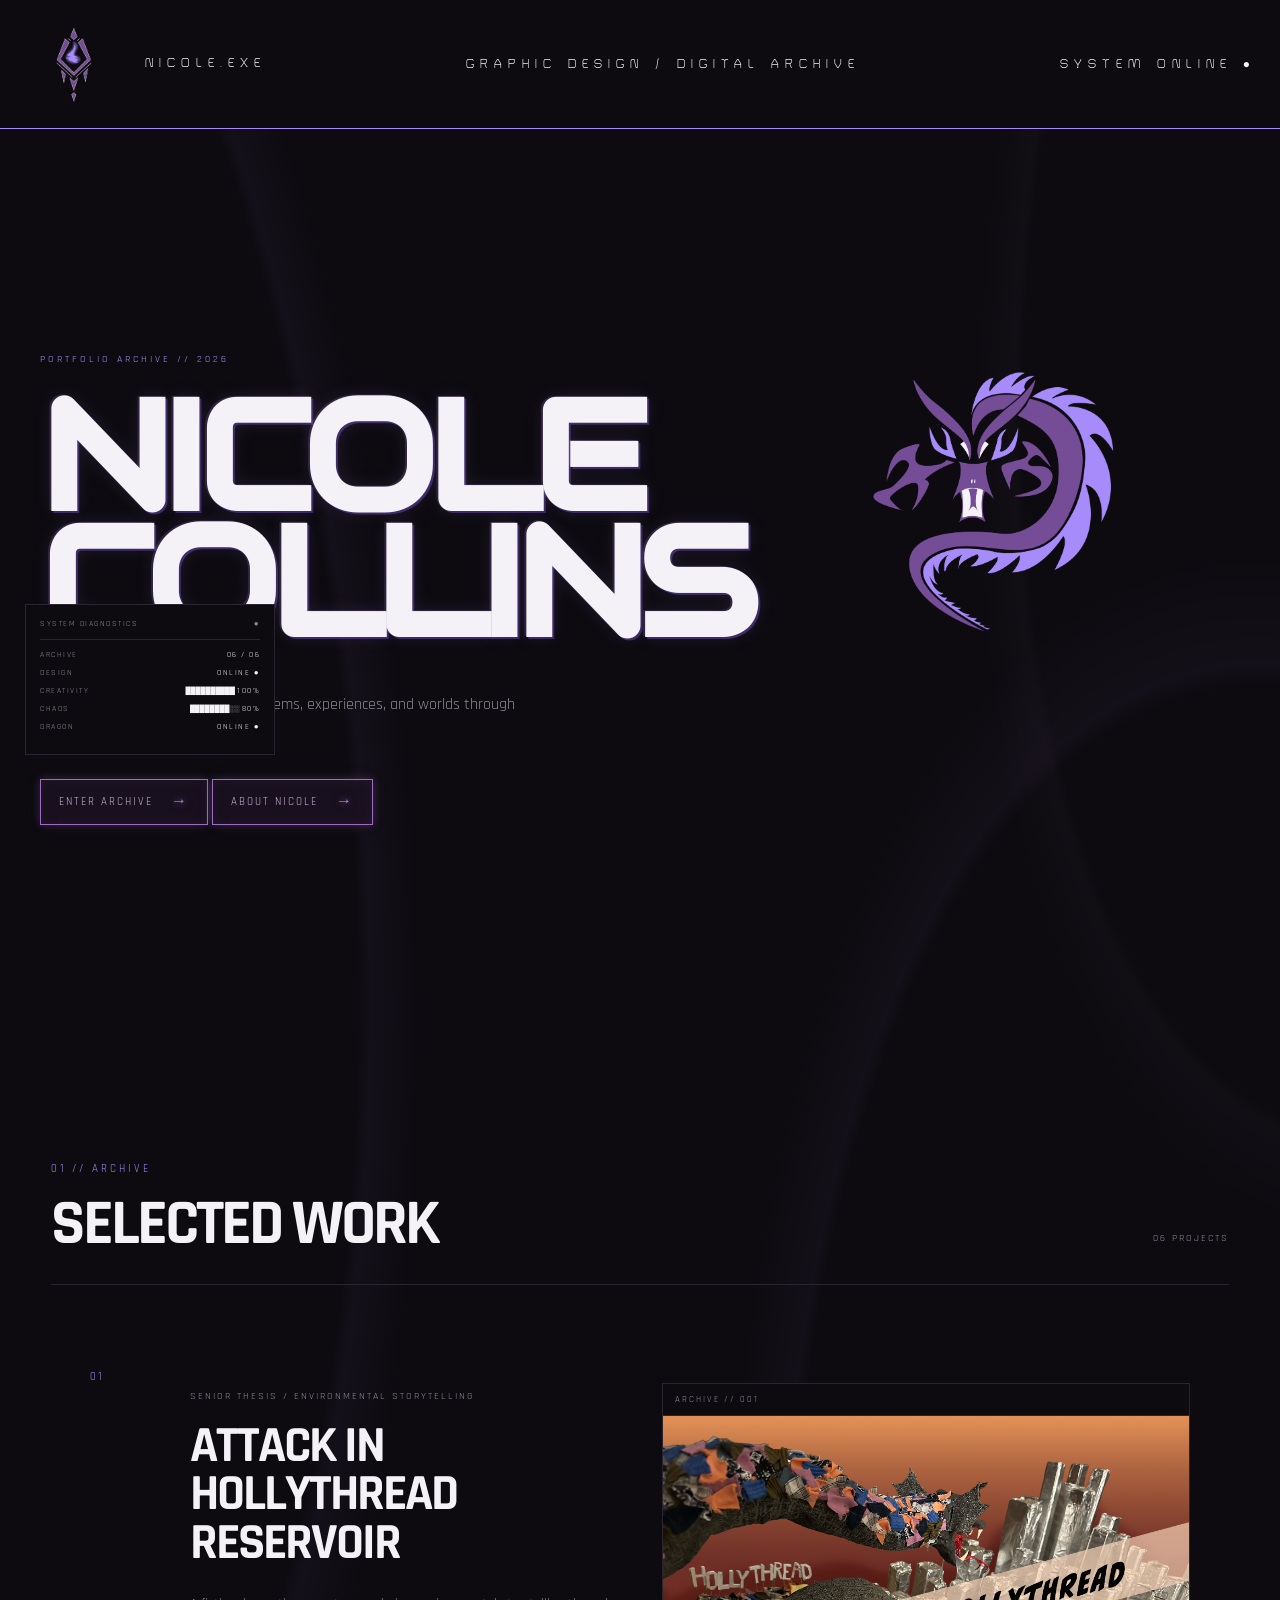
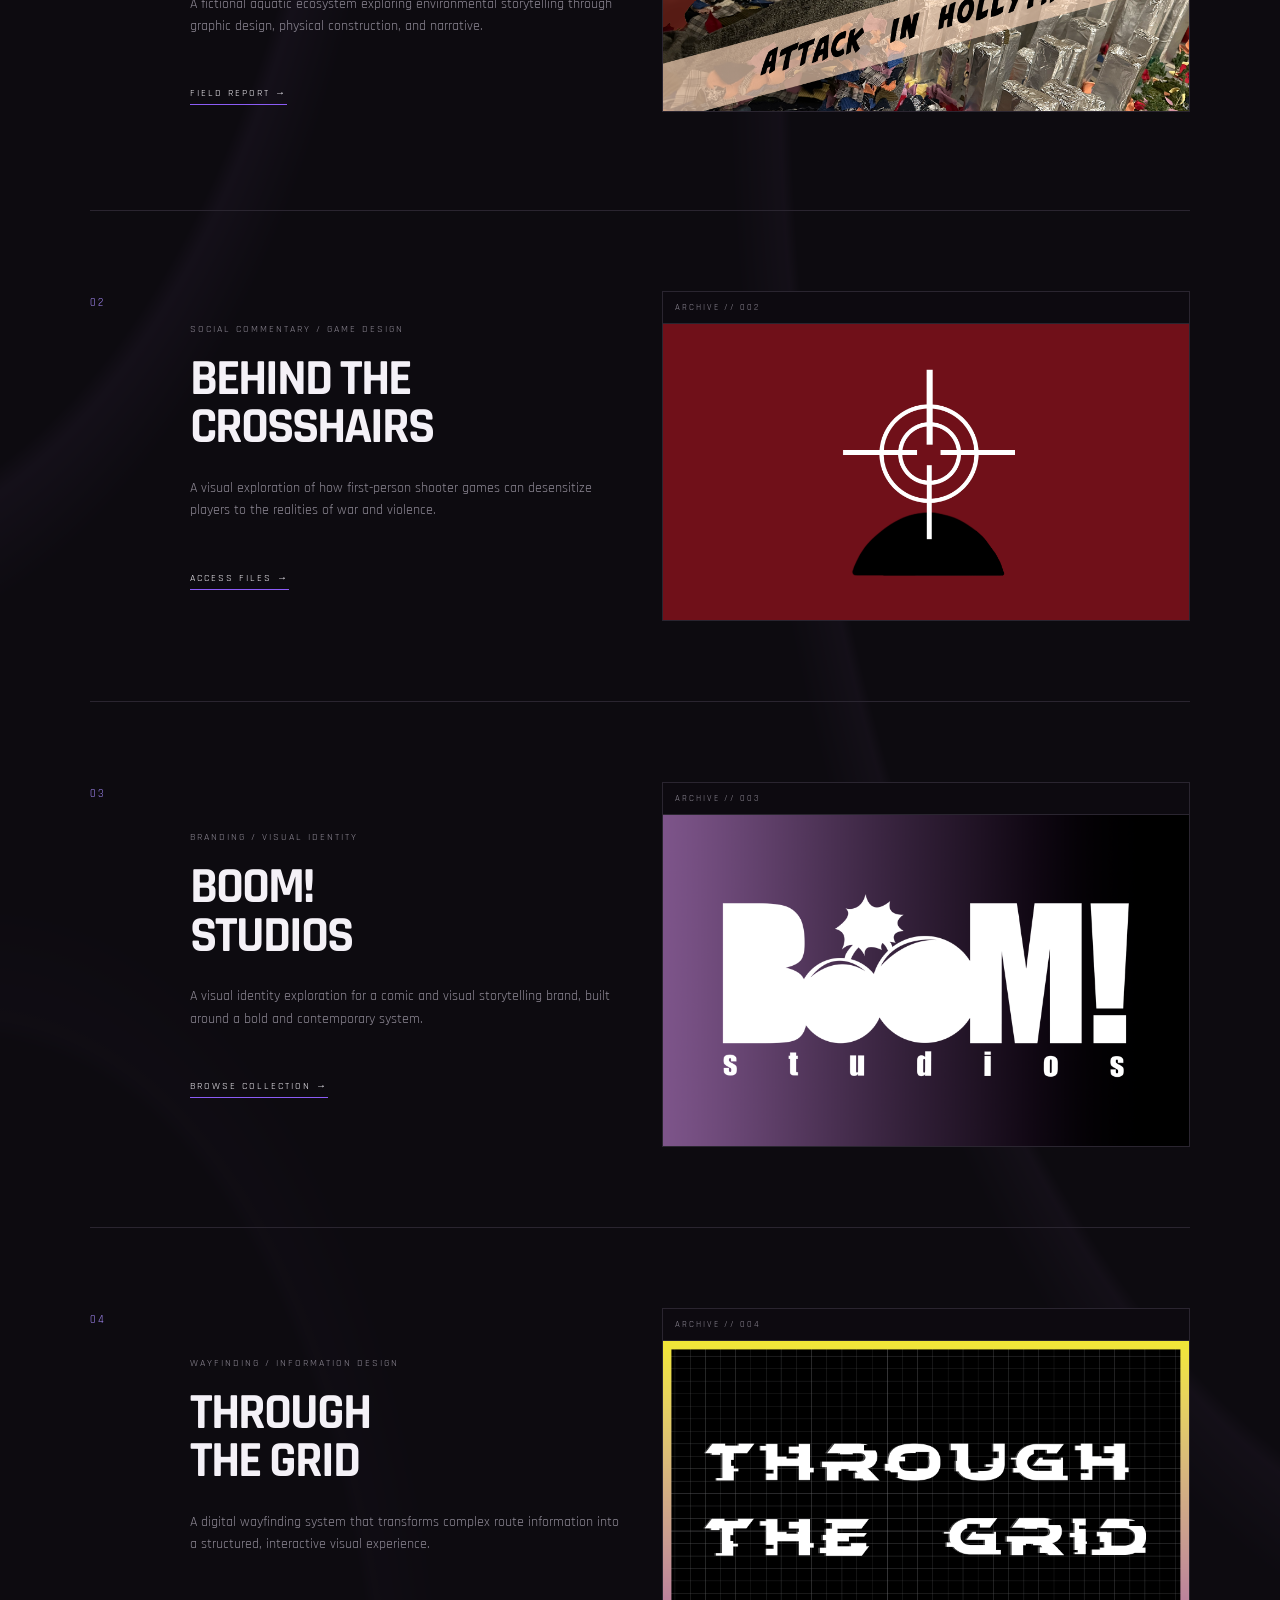
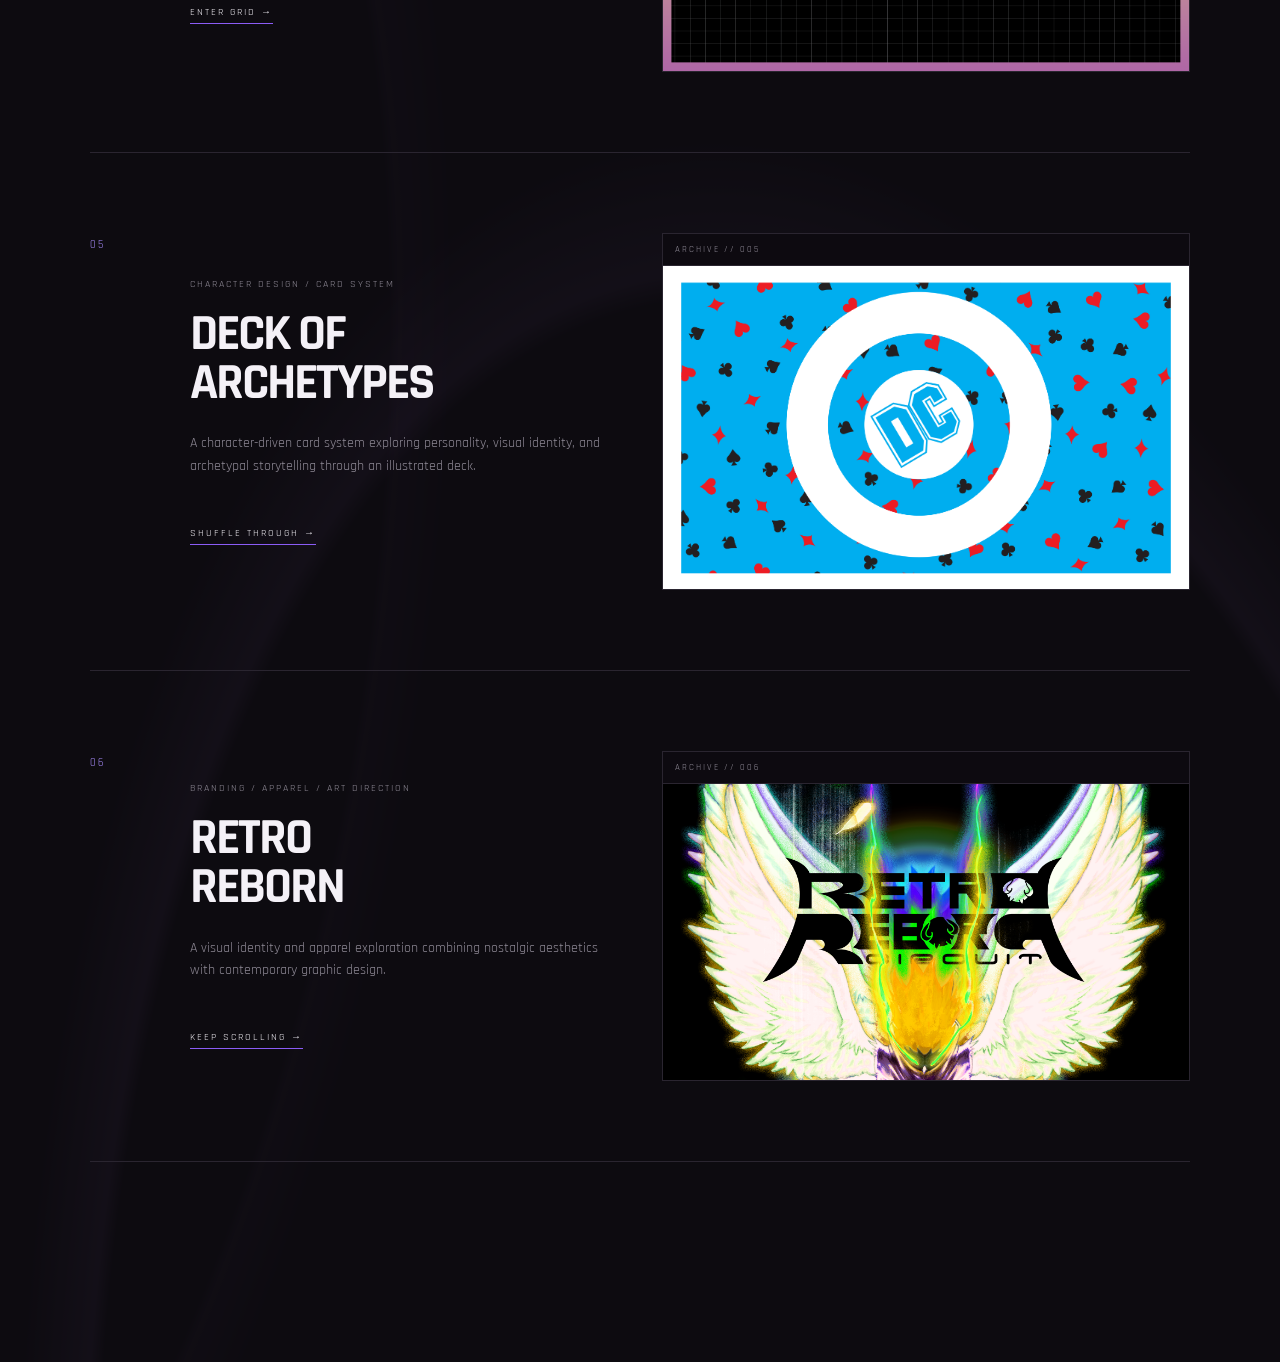
==== index.html @ a73663fa "Fix link path for behind-the-crosshairs project Updated the link to 'behind-the-crosshairs.html' to " ====
<!DOCTYPE html>
<html lang="en">

<head>

    <meta charset="UTF-8">

    <meta name="viewport"
          content="width=device-width, initial-scale=1.0">

    <title>Nicole Collins — Graphic Designer</title>

    <!-- GOOGLE FONTS -->

    <link rel="preconnect" href="https://fonts.googleapis.com">
    <link rel="preconnect" href="https://fonts.gstatic.com" crossorigin>

    <link
        href="https://fonts.googleapis.com/css2?family=Audiowide&display=swap"
        rel="stylesheet"
    >

    <link
        href="https://fonts.googleapis.com/css2?family=Rajdhani:wght@300;400;500;600;700&display=swap"
        rel="stylesheet"
    >

    <link
        href="https://fonts.googleapis.com/css2?family=Turret+Road:wght@400;500;700&display=swap"
        rel="stylesheet"
    >

    <!-- MAIN STYLESHEET -->

    <link
        rel="stylesheet"
        href="CSS/Style.css"
    >

</head>

<body>

    <!-- SYSTEM BAR -->

    <header class="system-bar">

        <div class="system-left">

            <img
                src="site-logo.png"
                alt=""
                class="home-system-logo"
            >

            NICOLE.EXE

        </div>

        <div class="system-center">
            GRAPHIC DESIGN / DIGITAL ARCHIVE
        </div>

        <div class="system-right">
            SYSTEM ONLINE ●
        </div>

    </header>


    <!-- HERO -->

    <main class="home-page">

        <section class="home-hero">

            <div class="hero-status">
                PORTFOLIO ARCHIVE // 2026
            </div>


            <div class="name-lockup">

                <h1>
                    NICOLE<br>
                    COLLINS
                </h1>

                <img
                    src="drag-site.png"
                    alt=""
                    class="name-dragon"
                >

            </div>


            <p class="hero-description">
                Graphic designer creating visual systems,
                experiences, and worlds through bold
                storytelling.
            </p>


            <div class="hero-links">

                <button class="archive-entry" id="archive-toggle">

                    ENTER ARCHIVE

                    <span>
                        →
                    </span>

                </button>


                <a href="projects/about.html" class="archive-entry">
                    ABOUT NICOLE
                    <span>→</span>
                </a>

            </div>

        </section>


        <!-- ARCHIVE FILE MENU -->

        <div class="archive-menu" id="archive-menu">

            <div class="archive-menu-header">

                <span>
                    NICOLE.EXE / ARCHIVE
                </span>

                <span>
                    06 FILES FOUND
                </span>

            </div>


            <div class="archive-file-list">

                <a href="Projects/hollythread.html">

                    <span>[01]</span>

                    ATTACK_IN_HOLLYTHREAD.RES

                    <strong>→</strong>

                </a>


                <a href="Projects/behind-the-crosshairs.html">

                    <span>[02]</span>

                    BEHIND_THE_CROSSHAIRS.EXE

                    <strong>→</strong>

                </a>


                <a href="projects/boom-studios.html">

                    <span>[03]</span>

                    BOOM_STUDIOS.SYS

                    <strong>→</strong>

                </a>


                <a href="projects/t-t-g.html">

                    <span>[04]</span>

                    THROUGH_THE_GRID.MAP

                    <strong>→</strong>

                </a>


                <a href="projects/deck.html">

                    <span>[05]</span>

                    DECK_OF_ARCHETYPES.CARD

                    <strong>→</strong>

                </a>


                <a href="projects/retro-reborn.html">

                    <span>[06]</span>

                    RETRO_REBORN.SIGNAL

                    <strong>→</strong>

                </a>

            </div>

        </div>


        <!-- ARCHIVE -->

        <section id="archive" class="archive">

            <div class="archive-header">

                <div>

                    <p class="section-number">
                        01 // ARCHIVE
                    </p>

                    <h2>
                        SELECTED WORK
                    </h2>

                </div>

                <p class="archive-count">
                    06 PROJECTS
                </p>

            </div>


            <!-- HOLLYTHREAD -->

            <article class="project-card">

                <div class="project-number">
                    01
                </div>


                <div class="project-info">

                    <p class="project-type">
                        SENIOR THESIS / ENVIRONMENTAL STORYTELLING
                    </p>

                    <h3>
                        ATTACK IN<br>
                        HOLLYTHREAD<br>
                        RESERVOIR
                    </h3>

                    <p class="project-description">
                        A fictional aquatic ecosystem exploring
                        environmental storytelling through graphic
                        design, physical construction, and narrative.
                    </p>

                    <a
                        href="projects/hollythread.html"
                        class="project-link"
                    >
                        FIELD REPORT →
                    </a>

                </div>


                <div class="project-preview">

                    <div class="preview-label">
                        ARCHIVE // 001
                    </div>

                    <img
                        src="AIT.png"
                        alt="Attack in Hollythread Reservoir"
                    >

                </div>

            </article>


            <!-- PROJECT 02 -->

            <article class="project-card">

                <div class="project-number">
                    02
                </div>


                <div class="project-info">

                    <p class="project-type">
                        SOCIAL COMMENTARY / GAME DESIGN
                    </p>

                    <h3>
                        BEHIND THE<br>
                        CROSSHAIRS
                    </h3>

                    <p class="project-description">
                        A visual exploration of how first-person
                        shooter games can desensitize players to
                        the realities of war and violence.
                    </p>

                  <a
                        href="./Projects/behind-the-crosshairs.html"
                        class="project-link"
                    >
                         ACCESS FILES →
                    </a>

                </div>


                <div class="project-preview">

                    <div class="preview-label">
                        ARCHIVE // 002
                    </div>

                    <img
                        src="BTC.png"
                        alt="Behind the Crosshairs"
                    >

                </div>

            </article>


            <!-- PROJECT 03 -->

            <article class="project-card">

                <div class="project-number">
                    03
                </div>


                <div class="project-info">

                    <p class="project-type">
                        BRANDING / VISUAL IDENTITY
                    </p>

                    <h3>
                        BOOM!<br>
                        STUDIOS
                    </h3>

                    <p class="project-description">
                        A visual identity exploration for a
                        comic and visual storytelling brand,
                        built around a bold and contemporary system.
                    </p>

                    <a
                        href="projects/boom-studios.html"
                        class="project-link"
                    >
                        BROWSE COLLECTION →
                    </a>

                </div>


                <div class="project-preview">

                    <div class="preview-label">
                        ARCHIVE // 003
                    </div>

                    <img
                        src="BS.png"
                        alt="BOOM! Studios rebrand"
                    >

                </div>

            </article>


            <!-- PROJECT 04 -->

            <article class="project-card">

                <div class="project-number">
                    04
                </div>


                <div class="project-info">

                    <p class="project-type">
                        WAYFINDING / INFORMATION DESIGN
                    </p>

                    <h3>
                        THROUGH<br>
                        THE GRID
                    </h3>

                    <p class="project-description">
                        A digital wayfinding system that transforms
                        complex route information into a structured,
                        interactive visual experience.
                    </p>

                    <a
                        href="projects/t-t-g.html"
                        class="project-link"
                    >
                        ENTER GRID →
                    </a>

                </div>


                <div class="project-preview">

                    <div class="preview-label">
                        ARCHIVE // 004
                    </div>

                    <img
                        src="TTG.png"
                        alt="Through the Grid wayfinding project"
                    >

                </div>

            </article>


            <!-- PROJECT 05 -->

            <article class="project-card">

                <div class="project-number">
                    05
                </div>


                <div class="project-info">

                    <p class="project-type">
                        CHARACTER DESIGN / CARD SYSTEM
                    </p>

                    <h3>
                        DECK OF<br>
                        ARCHETYPES
                    </h3>

                    <p class="project-description">
                        A character-driven card system exploring
                        personality, visual identity, and archetypal
                        storytelling through an illustrated deck.
                    </p>

                    <a
                        href="projects/deck.html"
                        class="project-link"
                    >
                        SHUFFLE THROUGH →
                    </a>

                </div>


                <div class="project-preview">

                    <div class="preview-label">
                        ARCHIVE // 005
                    </div>

                    <img
                        src="DC.png"
                        alt="Deck of Archetypes"
                    >

                </div>

            </article>


            <!-- PROJECT 06 -->

            <article class="project-card">

                <div class="project-number">
                    06
                </div>


                <div class="project-info">

                    <p class="project-type">
                        BRANDING / APPAREL / ART DIRECTION
                    </p>

                    <h3>
                        RETRO<br>
                        REBORN
                    </h3>

                    <p class="project-description">
                        A visual identity and apparel exploration
                        combining nostalgic aesthetics with
                        contemporary graphic design.
                    </p>

                    <a
                        href="projects/retro-reborn.html"
                        class="project-link"
                    >
                        KEEP SCROLLING →
                    </a>

                </div>


                <div class="project-preview">

                    <div class="preview-label">
                        ARCHIVE // 006
                    </div>

                    <img
                        src="rr.png"
                        alt="Retro Reborn"
                    >

                </div>

            </article>

        </section>

    </main>


    <!-- SYSTEM DIAGNOSTICS -->

    <div class="system-diagnostics">

        <div class="diagnostics-header">
            SYSTEM DIAGNOSTICS
            <span>●</span>
        </div>


        <div class="diagnostic-row">

            <span>ARCHIVE</span>

            <span>
                06 / 06
            </span>

        </div>


        <div class="diagnostic-row">

            <span>DESIGN</span>

            <span>
                ONLINE ●
            </span>

        </div>


        <div class="diagnostic-row">

            <span>CREATIVITY</span>

            <span>
                <span class="diagnostic-bar">
                    ██████████
                </span>
                100%
            </span>

        </div>


        <div class="diagnostic-row">

            <span>CHAOS</span>

            <span>
                <span class="diagnostic-bar">
                    ████████░░
                </span>
                80%
            </span>

        </div>


        <div class="diagnostic-row">

            <span>DRAGON</span>

            <span>
                ONLINE ●
            </span>

        </div>

    </div>


    <script src="js/interface.js"></script>

</body>

</html>
---- CSS/Style.css ----
body {
    margin: 0;
    background-color: #08070A;
    color: #F4F1F7;
    font-family: "Rajdhani", sans-serif;
}

        .hero h1 {

    margin: 0;

    font-family: "Audiowide", sans-serif;

    color: #F4F1F7;

    font-size: clamp(60px, 12vw, 160px);

    line-height: 0.85;

    letter-spacing: -3px;

}
  
.hero {
    min-height: 75vh;

    display: flex;
    flex-direction: column;
    justify-content: center;
    align-items: center;

    text-align: center;

    padding: 40px 20px;
}

.hero-label {
    margin-bottom: 20px;

    color: #A78BFA;

    font-size: 12px;
    letter-spacing: 3px;
}

.hero h1 {
    margin: 0;

    color: #F4F1F7;

    font-size: clamp(60px, 12vw, 160px);
    line-height: 0.85;
    letter-spacing: -5px;
}

.hero-description {
    max-width: 500px;

    margin: 25px 0 15px;

    color: #8E8995;

    font-size: 16px;
    line-height: 1.6;
}

/* =========================================
   ARCHIVE BUTTON // HOVER
   ========================================= */

.archive-button {

    display: inline-block;

    padding: 14px 28px;

    background: transparent;

    border: 1px solid #8B5CF6;

    color: #F4F1F7;

    font-size: 12px;

    letter-spacing: 2px;

    text-decoration: none;

    cursor: pointer;

    box-shadow:
        0 0 10px rgba(167, 139, 250, 0.35),
        0 0 25px rgba(167, 139, 250, 0.15);

    transition:
        color 0.3s ease,
        box-shadow 0.3s ease,
        border-color 0.3s ease;

}


/* =========================================
   ARCHIVE BUTTON // HOVER
   ========================================= */

.archive-button:hover,
.archive-button:focus,
.archive-button:active {

    color: #A78BFA !important;

    background: transparent !important;

    border-color: #A78BFA !important;

    box-shadow:
        0 0 10px rgba(167, 139, 250, 0.45),
        0 0 25px rgba(167, 139, 250, 0.20) !important;

    text-decoration: none;

}

        /* PROJECT CARD */

        .project-card {
            max-width: 1100px;

            margin: 0 auto;
        }


        .project-image {
            width: 100%;
            aspect-ratio: 16 / 9;

            display: flex;
            justify-content: center;
            align-items: center;

            background-color: #121016;

            border: 1px solid #2A2530;

            color: #8E8995;

            font-size: 12px;
            letter-spacing: 2px;
        }
        .project-image img {
    width: 100%;
    height: 100%;

    object-fit: cover;

    display: block;
}
.project-image {
    overflow: hidden;
    transition: border-color 0.3s ease, box-shadow 0.3s ease;
}

.project-image:hover {
    border-color: #8B5CF6;

    box-shadow: 0 0 30px rgba(139, 92, 246, 0.15);
}

.project-image img {
    transition: transform 0.5s ease;
}

.project-image:hover img {
    transform: scale(1.03);
}

        .project-info {
            padding: 25px 0;
        }


        .project-number {
            margin: 0 0 10px;

            color: #A78BFA;

            font-size: 11px;
            letter-spacing: 2px;
        }


        .project-info h3 {
            margin: 0;

            color: #F4F1F7;

            font-size: clamp(24px, 4vw, 50px);
        }


        .project-category {
            margin-top: 12px;

            color: #8E8995;

            font-size: 11px;
            letter-spacing: 2px;
        }
  .project-link {
    display: inline-block;

    margin-top: 25px;

    color: #F4F1F7;

    text-decoration: none;

    font-size: 11px;
    letter-spacing: 2px;

    border-bottom: 1px solid #8B5CF6;

    padding-bottom: 5px;

    transition: color 0.3s ease, border-color 0.3s ease;
}

.project-link:hover {
    color: #A78BFA;

    border-color: #A78BFA;
}
/* ================================
   PROJECT PAGE
================================ */

.project-page {
    padding: 100px 8%;
}


/* PROJECT HEADER */

.project-header {
    max-width: 1000px;

    margin: 0 auto 100px;
}


.project-label {
    margin-bottom: 25px;

    color: #A78BFA;

    font-size: 12px;
    letter-spacing: 3px;
}


/* PROJECT PAGE // DISPLAY TITLE */

.project-header h1 {
    margin: 0;

    font-family: "Audiowide", sans-serif !important;

    color: #F4F1F7;

    font-size: clamp(50px, 9vw, 125px);

    line-height: 0.85;

    letter-spacing: -5px;
}


.project-intro {
    max-width: 600px;

    margin-top: 40px;

    color: #8E8995;

    font-size: 18px;

    line-height: 1.6;
}


/* PROJECT HERO IMAGE */

.project-hero-image {
    width: 100%;

    max-width: 1400px;

    margin: 0 auto;

    overflow: hidden;

    border: 1px solid #2A2530;
}


.project-hero-image img {
    width: 100%;

    height: auto;

    display: block;
}


/* PROJECT OVERVIEW */

.project-overview {
    display: grid;

    grid-template-columns: 1fr 2fr;

    gap: 60px;

    max-width: 1000px;

    margin: 120px auto;
}


.overview-label {
    color: #A78BFA;

    font-size: 12px;

    letter-spacing: 3px;
}


.overview-text {
    color: #F4F1F7;

    font-size: 18px;

    line-height: 1.7;
}
.back-link {
    color: #F4F1F7;

    text-decoration: none;

    font-family: 'Turret Road', sans-serif;

    font-size: 12px;

    letter-spacing: 6px;

    transition: color 0.3s ease;
}

.back-link:hover {
    color: #A78BFA;
}
/* ================================
   PROJECT DATA
================================ */

.project-data {
    max-width: 1000px;

    margin: 120px auto 0;

    border-top: 1px solid #2A2530;
    border-bottom: 1px solid #2A2530;
}


.data-header {
    padding: 18px 0;

    color: #A78BFA;

    font-size: 11px;

    letter-spacing: 3px;

    border-bottom: 1px solid #2A2530;
}


.data-grid {
    display: grid;

    grid-template-columns: repeat(5, 1fr);
}


.data-item {
    padding: 25px 15px;

    border-right: 1px solid #2A2530;
}


.data-item:last-child {
    border-right: none;
}


.data-label {
    display: block;

    margin-bottom: 10px;

    color: #8E8995;

    font-size: 10px;

    letter-spacing: 2px;
}


.data-value {
    display: block;

    color: #F4F1F7;

    font-size: 12px;

    line-height: 1.4;
}
/* ================================
   NEWSPAPER SECTION
================================ */

.newspaper-section {
    width: 115%;

    max-width: 1600px;

    margin: 160px 0 160px -9%;

    padding: 0;
}

.section-heading {
    max-width: 700px;

    margin-bottom: 80px;
}


.section-number {
    margin-bottom: 20px;

    color: #A78BFA;

    font-size: 11px;

    letter-spacing: 3px;
}


.section-heading h2 {
    margin: 0;

    color: #F4F1F7;

    font-size: clamp(40px, 6vw, 80px);

    line-height: 0.95;

    letter-spacing: -3px;
}


.section-description {
    max-width: 500px;

    margin-top: 30px;

    color: #8E8995;

    font-size: 16px;

    line-height: 1.6;
}


/* NEWSPAPER IMAGES */

.newspaper-piece {
    width: 100%;

    margin-bottom: 100px;
}


.archive-label {
    display: flex;

    justify-content: space-between;

    margin-bottom: 15px;

    color: #8E8995;

    font-size: 10px;

    letter-spacing: 2px;
}


.newspaper-piece {
    overflow: hidden;

    margin-bottom: 100px;
}


.newspaper-piece img {
    width: 100%;

    height: auto;

    display: block;

    background: #FFFFFF;

    box-shadow: 0 20px 60px rgba(0, 0, 0, 0.35);

    transform: scale(1.0);

    transform-origin: center;
}
/* ================================
   THE WORK
================================ */

.work-section {
    max-width: 1400px;

    margin: 180px auto;

    padding: 0 20px;
}


.work-feature {
    width: 100%;

    margin-top: 80px;

    overflow: visible;

    border: 1px solid #2A2530;

    position: relative;
}

.work-feature .image-label {
    position: absolute;

    top: -25px;

    left: 0;

    width: auto;

    margin: 0;

    color: #8E8995;

    font-size: 10px;

    letter-spacing: 2px;
}


.work-feature img {
    width: 100%;

    height: auto;

    display: block;

    transition: transform 0.6s ease;
}

.btc-page .work-feature {
    width: fit-content;
}
.btc-page .work-feature {
    width: 94%;
    margin-left: 0;
}

.btc-page .work-feature img {
    display: block;
    width: 100%;
    height: auto;
}

/* ================================
   VISUAL DETAILS
================================ */

.visual-details {
    max-width: 1700px;

    margin: 200px auto;

    padding: 0 20px;
}

/* DUAL IMAGE */

.detail-feature {
    width: 100%;
    margin-top: 90px;
    margin-left: .5%;
    overflow: hidden;
}

.detail-feature img {
    width: 100%;

    height: auto;

    display: block;

    transition: transform 0.6s ease;
}





/* DIORAMA GRID */

.diorama-grid {
    display: grid;

    grid-template-columns: 1fr 1fr;

    gap: 18px;

    width: 115%;

    margin-left: -7.5%;

    margin-top: 100px;
}

.diorama-image {
    overflow: hidden;
}


.diorama-image img {
    width: 100%;

    height: auto;

    display: block;

    transition: transform 0.6s ease;
}





/* IMAGE LABEL */

.image-label {
    width: 100%;

    margin-bottom: 15px;

    color: #8E8995;

    font-size: 10px;

    letter-spacing: 2px;
}
.diorama-image:last-child img {
    width: 93%;
    margin: 0 auto;
}
.diorama-image:last-child .image-label {
    transform: translateX(390px);
}
/* ================================
   PROJECT CLOSING
================================ */

.project-closing {
    max-width: 900px;

    margin: 220px auto 100px;

    padding: 0 20px;

    text-align: center;
}


.closing-line {
    width: 100%;

    height: 1px;

    margin-bottom: 80px;

    background: #2A2530;
}


.project-closing .section-number {
    margin-bottom: 25px;
}


.project-closing h2 {
    margin: 0;

    color: #F4F1F7;

    font-size: clamp(40px, 6vw, 80px);

    line-height: 0.95;

    letter-spacing: -3px;
}


.closing-description {
    max-width: 600px;

    margin: 35px auto 50px;

    color: #8E8995;

    font-size: 16px;

    line-height: 1.6;
}


/* ARCHIVE BUTTON */

.archive-button {
    display: inline-block;

    padding: 14px 22px;

    border: 1px solid #4A4054;

    color: #F4F1F7;

    text-decoration: none;

    font-size: 10px;

    letter-spacing: 2px;

    transition: background 0.2s ease,
                color 0.2s ease;
}


.archive-button:hover {
    background: #F4F1F7;

    color: #09070B;
}


/* ================================
   PROJECT NAVIGATION
================================ */

.project-navigation {
    display: flex;

    justify-content: space-between;

    width: 92%;

    max-width: 1600px;

    margin: 0 auto 100px;

    padding-top: 40px;

    border-top: 1px solid #2A2530;
}


.project-nav {
    display: flex;

    align-items: center;

    gap: 15px;

    color: #8E8995;

    text-decoration: none;

    font-size: 10px;

    letter-spacing: 2px;
}


.project-nav strong {
    color: #A78BFA;

    font-size: 20px;

    font-weight: normal;
}


.project-nav:hover {
    color: #F4F1F7;
}
/* ================================
   HOMEPAGE
================================ */

html {
    scroll-behavior: smooth;
}

/* =========================================
   SYSTEM BAR
   ========================================= */

.system-bar {
    display: flex;
    justify-content: space-between;
    align-items: center;

    padding: 14px 24px;

    border-bottom: 1px solid #A78BFA;

    color: #F4F1F7;

    font-family: 'Turret Road', sans-serif;

    font-size: 12px;

    letter-spacing: 6px;
}

.home-system-logo {
    width: 100px;
    height: 100px;

    object-fit: contain;

    vertical-align: middle;

    margin-right: 10px;

    flex-shrink: 0;
}

/* SYSTEM IDENTITY */

.system-identity {
    display: flex;
    align-items: center;
    gap: 14px;
}


/* NICO.EXE LOGO */

.system-logo {
    width: 100px;
    height: 100px;

    object-fit: contain;

    opacity: 0.9;

    flex-shrink: 0;
}

/* HOME HERO */

.home-hero {
    min-height: 80vh;

    display: flex;

    flex-direction: column;

    justify-content: center;

    max-width: 1400px;

    margin: 0 auto;

    padding: 100px 40px;
}


.hero-status {
    margin-bottom: 30px;

    color: #A78BFA;

    font-size: 10px;

    letter-spacing: 3px;
}


.home-hero h1 {
    margin: 0;

    color: #F4F1F7;

    font-size: clamp(70px, 12vw, 180px);

    line-height: 0.82;

    letter-spacing: -8px;
}


.hero-description {
    max-width: 500px;

    margin: 45px 0 35px;

    color: #8E8995;

    font-size: 16px;

    line-height: 1.6;
}


/* ARCHIVE BUTTON */

.archive-entry {
    display: inline-flex;

    align-items: center;

    gap: 20px;

    width: fit-content;

    padding: 15px 20px;

    border: 1px solid #4A4054;

    color: #F4F1F7;

    text-decoration: none;

    font-size: 10px;

    letter-spacing: 2px;
}


.archive-entry span {
    color: #A78BFA;

    font-size: 16px;
}


/* ARCHIVE */

.archive {
    width: 92%;

    max-width: 1600px;

    margin: 100px auto 200px;
}


.archive-header {
    display: flex;

    justify-content: space-between;

    align-items: end;

    padding-bottom: 30px;

    border-bottom: 1px solid #2A2530;
}


.archive-header h2 {
    margin: 15px 0 0;

    color: #F4F1F7;

    font-size: clamp(35px, 5vw, 70px);

    line-height: 0.9;

    letter-spacing: -3px;
}


.archive-count {
    color: #8E8995;

    font-size: 10px;

    letter-spacing: 2px;
}


/* PROJECT CARD */

.project-card {
    display: grid;

    grid-template-columns: 60px 1fr 48%;

    gap: 40px;

    padding: 80px 0;

    border-bottom: 1px solid #2A2530;

    align-items: center;
}

.project-number {
    align-self: start;

    color: #A78BFA;

    font-size: 11px;

    letter-spacing: 2px;

    padding-top: 5px;
}

.project-type {
    margin: 0 0 20px;

    color: #8E8995;

    font-size: 10px;

    letter-spacing: 2px;
}


.project-info h3 {
    margin: 0;

    color: #F4F1F7;

    font-size: clamp(30px, 4vw, 60px);

    line-height: 0.95;

    letter-spacing: -2px;
}


.project-description {
    max-width: 450px;

    margin: 25px 0;

    color: #8E8995;

    font-size: 14px;

    line-height: 1.6;
}


.project-link {
    color: #F4F1F7;

    text-decoration: none;

    font-size: 10px;

    letter-spacing: 2px;
}


.project-link:hover {
    color: #A78BFA;
}


/* PROJECT IMAGE */

.project-preview {
    position: relative;

    overflow: hidden;

    border: 1px solid #2A2530;

    background: #0D0A10;
}


.project-preview img {
    width: 100%;

    height: auto;

    display: block;
}
.preview-label {
    padding: 10px 12px;

    border-bottom: 1px solid #2A2530;

    color: #8E8995;

    font-size: 9px;

    letter-spacing: 2px;
}
/* ================================
   BEHIND THE CROSSHAIRS
================================ */

.btc-evidence {
    width: 92%;

    max-width: 1500px;

    margin: 180px auto 100px;
}


.evidence-header {
    margin-bottom: 100px;

    border-top: 1px solid #2A2530;

   
}


.evidence-header h2 {
    margin-top: 20px;

    color: #F4F1F7;

    font-size: clamp(40px, 6vw, 80px);

    line-height: 0.9;

    letter-spacing: -3px;
}


/* IMAGE CONTAINERS */

.btc-image {
    width: 100%;
    margin-bottom: 120px;
    margin-left: 0;
}

.btc-image-left,
.btc-image-right {
    margin-left: 0;
}

/* IMAGE LABEL */

.btc-image .image-label {
    margin-bottom: 12px;

    color: #8E8995;

    font-size: 9px;

    letter-spacing: 2px;
}


/* IMAGES */

.btc-image img {
    display: block;

    width: 100%;

    height: auto;

    border: 1px solid #2A2530;
}
/* ================================
   PROJECT NAVIGATION
================================ */

/* ================================
   BOOM! STUDIOS
================================ */

.boom-website {
    width: 115%;
    max-width: 5000px;
    margin: 0 auto 100px;
}


.boom-section-header {
    margin-top: 220px;
    margin-bottom: 100px;
    transform: translateX(60px);
}


.boom-section-header h2 {
    margin-top: 20px;

    color: #F4F1F7;

    font-size: clamp(40px, 6vw, 80px);

    line-height: 0.9;

    letter-spacing: -3px;
}


/* WEBSITE SPREADS */

.boom-web-grid {
    display: grid;

    grid-template-columns: repeat(2, 1fr);

    width: 80%;

    margin-left: 2%;

    gap: 90px 24px;
}


.boom-web-item {
    width: 100%;
}


.boom-web-item img {
    display: block;

    width: 100%;

    height: auto;

    border: 1px solid #2A2530;
}

/* MOBILE VERSION */

.boom-mobile {
    width: 55%;

    margin: 160px auto 0;

    text-align: center;

    margin-left: 15%;
}

.boom-mobile img {
    display: block;

    width: 100%;
    

    height: auto;

    border: 1px solid #2A2530;
}
.boom-hero {
    width: 75%;
    max-width: 1200px;
    margin: 80px auto 0;
}

.boom-hero img {
    display: block;
    width: 100%;
    height: auto;
    border: 1px solid #2A2530;
}
.boom-applications {
    width: 92%;
    max-width: 1600px;

    margin: 220px auto 100px;
}


.boom-application-grid {
    display: grid;

    grid-template-columns: repeat(2, 1fr);

    gap: 90px -15px;
}


.boom-application-item {
    width: 100%;
}


.boom-application-item img {
    display: block;

    width: 100%;

    height: auto;
}


.boom-station {
    grid-column: 1 / -1;

    width: 80%;

    margin: 40px auto 0;
}
.boom-application-item:first-child img {
    width: 95%;
    max-width: none;

    margin-left: -3%;
}


.boom-page .project-closing {
    padding-bottom: 120px;
    margin-bottom: -50px;
}

.boom-overview {
    margin-top: 300px;
    padding-top: 120px;
    padding-bottom: 175px;
     border-top: 1px solid #2A2530;
}
.boom-page {
    overflow-x: hidden;
    padding-bottom: 50;
}

.boom-page .project-navigation {
    width: 108%;
    max-width: 1600px;
    margin-left: -4%;
    margin-right: 0;
    margin-bottom: 0;
    box-sizing: border-box;
}

@media (min-width: 1600px) {
    .boom-page .project-navigation {
        width: 92%;
        max-width: 1600px;
        margin-left: auto;
        margin-right: auto;
    }
}

/* =========================================
   ABOUT PAGE
   ========================================= */

.about-page {
    overflow-x: hidden;
}

/* =========================================
   NICO.EXE // PROFILE IMAGE SYSTEM
   ========================================= */

.profile-image-system {

    position: relative;

    width: min(100%, 430px);

    margin: 40px auto;

    box-sizing: border-box;

}


/* =========================================
   HEADER
   ========================================= */

.profile-image-header {

    position: relative;

    z-index: 3;

    display: flex;

    justify-content: space-between;

    align-items: center;

    padding: 10px 12px;

    background: #1C1223;

    border: 1px solid #9B6CC2;

    border-bottom: none;

    color: #B47ED1;

    font-size: 8px;

    letter-spacing: 2px;

}


.profile-image-header span {

    color: #B47ED1;

    text-shadow:
        0 0 7px rgba(180, 126, 209, 0.7);

}


/* =========================================
   PURPLE GLITCH PANELS
   ========================================= */

.profile-image-system::before {

    inset: 20px;

    border: 1px solid #9B6CC2;

    background: rgba(155, 108, 194, 0.08);

    transform: translate(0, 0);

    opacity: 0;

    box-shadow:
        0 0 18px rgba(155, 108, 194, 0.15);

    transition:
        opacity .2s ease;

}
.profile-image-system::after {

    inset: 20px;

    border: 1px solid #765A82;

    background: rgba(118, 90, 130, 0.08);

    transform: translate(0, 0);

    opacity: 0;

}


/* BACK PANEL */

.profile-image-system::before {

    inset: 35px 8px 25px 18px;

    border: 1px solid #9B6CC2;

    background: rgba(155, 108, 194, 0.08);

    transform: translate(14px, -10px);

    box-shadow:
        0 0 18px rgba(155, 108, 194, 0.15);

}


/* SECOND PANEL */

.profile-image-system::after {

    inset: 25px 18px 35px 8px;

    border: 1px solid #765A82;

    background: rgba(118, 90, 130, 0.08);

    transform: translate(-10px, 12px);

}


/* =========================================
   IMAGE FRAME
   ========================================= */

.profile-image-frame {

    position: relative;

    z-index: 2;

    overflow: hidden;

    border: 1px solid #B47ED1;

    background: #0D0A11;

    box-shadow:

        0 0 10px rgba(180, 126, 209, 0.25),

        0 0 24px rgba(180, 126, 209, 0.08),

        inset 0 0 20px rgba(180, 126, 209, 0.04);

}


/* IMAGE */

.profile-image-frame img {

    display: block;

    width: 100%;

    height: auto;

    position: relative;

    z-index: 1;

    transition:
        transform .18s ease,
        filter .18s ease;

}


/* =========================================
   SCAN LINE
   ========================================= */

.scan-line {

    position: absolute;

    left: 0;

    width: 100%;

    height: 2px;

    top: 35%;

    z-index: 3;

    background: #B47ED1;

    opacity: .25;

    box-shadow:
        0 0 8px rgba(180, 126, 209, 0.6);

}


/* =========================================
   CORNER BRACKETS
   ========================================= */

.profile-corner {

    position: absolute;

    z-index: 4;

    width: 22px;

    height: 22px;

    border-color: #B47ED1;

}


.profile-corner.top-left {

    top: 8px;
    left: 8px;

    border-top: 2px solid #B47ED1;
    border-left: 2px solid #B47ED1;

}


.profile-corner.top-right {

    top: 8px;
    right: 8px;

    border-top: 2px solid #B47ED1;
    border-right: 2px solid #B47ED1;

}


.profile-corner.bottom-left {

    bottom: 8px;
    left: 8px;

    border-bottom: 2px solid #B47ED1;
    border-left: 2px solid #B47ED1;

}


.profile-corner.bottom-right {

    bottom: 8px;
    right: 8px;

    border-bottom: 2px solid #B47ED1;
    border-right: 2px solid #B47ED1;

}


/* =========================================
   FOOTER
   ========================================= */

.profile-image-footer {

    position: relative;

    z-index: 3;

    padding: 10px 12px;

    background: #1C1223;

    border: 1px solid #9B6CC2;

    border-top: none;

    color: #765A82;

    font-size: 8px;

    letter-spacing: 2px;

}


/* =========================================
   HOVER GLITCH
   ========================================= */

.profile-image-system:hover .profile-image-frame {

    animation:
        portrait-frame-glitch
        .35s
        steps(2, end);

}


.profile-image-system:hover img {

    animation:
        portrait-image-glitch
        .28s
        steps(2, end);

}


.profile-image-system:hover::before {

    opacity: .65;

    animation:
        glitch-back-panel
        .35s
        steps(2, end);

}

.profile-image-system:hover::after {

    opacity: .55;

    animation:
        glitch-front-panel
        .28s
        steps(2, end);

}


/* =========================================
   ANIMATIONS
   ========================================= */

@keyframes portrait-frame-glitch {

    0% {
        transform: translate(0);
    }

    25% {
        transform: translate(2px, -1px);
    }

    50% {
        transform: translate(-2px, 1px);
    }

    75% {
        transform: translate(1px, 0);
    }

    100% {
        transform: translate(0);
    }

}


@keyframes portrait-image-glitch {

    0% {
        transform: translate(0);
    }

    30% {
        transform: translate(-3px, 0);
        filter: contrast(1.05);
    }

    60% {
        transform: translate(3px, 1px);
        filter: contrast(1.1);
    }

    100% {
        transform: translate(0);
        filter: none;
    }

}


@keyframes glitch-back-panel {

    0% {
        transform: translate(14px, -10px);
    }

    50% {
        transform: translate(22px, -7px);
    }

    100% {
        transform: translate(14px, -10px);
    }

}


@keyframes glitch-front-panel {

    0% {
        transform: translate(-10px, 12px);
    }

    50% {
        transform: translate(-18px, 9px);
    }

    100% {
        transform: translate(-10px, 12px);
    }

}

/* PROFILE */

.about-profile {
    display: grid;

    grid-template-columns: 1fr 1.4fr;

    gap: 100px;

    max-width: 1400px;

    margin: 180px auto;
}


/* ABOUT TEXT */

.about-text {
    max-width: 650px;
}

.about-text h2 {
    margin: 20px 0 40px;

    color: #F4F1F7;

    font-size: clamp(40px, 6vw, 80px);

    line-height: 0.9;

    letter-spacing: -3px;
}

.about-text p {
    max-width: 600px;

    color: #A9A3AE;

    font-size: 16px;

    line-height: 1.7;

    margin-bottom: 25px;
}


/* ABOUT SECTIONS */

.about-section {
    max-width: 1400px;

    margin: 220px auto;

    padding: 0 20px;
}


/* ABOUT CARDS */

.about-grid {
    display: grid;

    grid-template-columns: repeat(3, 1fr);

    gap: 24px;

    margin-top: 90px;
}

/* =========================================
   BUILD THE WORLD // Y2K CARDS
   ========================================= */

.about-grid > .about-card {

    position: relative;

    width: 100%;

    min-width: 0;

    min-height: 240px;

    padding: 35px;

    box-sizing: border-box;

    border: 1px solid #6E4B82;

    background:
        linear-gradient(
            145deg,
            rgba(42, 25, 55, 0.55),
            rgba(16, 13, 20, 0.72)
        );

    box-shadow:
        0 0 10px rgba(155, 108, 194, 0.08),
        inset 0 1px 0 rgba(216, 184, 234, 0.08),
        inset 0 0 25px rgba(155, 108, 194, 0.035);

    overflow: hidden;

    transition:
        border-color .25s ease,
        box-shadow .25s ease,
        background .25s ease;
}


/* Y2K GLOSS */

.about-grid > .about-card::before {

    content: "";

    position: absolute;

    top: 0;
    left: 12px;
    right: 12px;

    height: 2px;

    background:
        linear-gradient(
            90deg,
            transparent,
            #9B6CC2,
            #D8B8EA,
            #9B6CC2,
            transparent
        );

    opacity: 0.5;

    box-shadow:
        0 0 8px rgba(180, 126, 209, 0.35);
}


.about-grid > .about-card::after {

    content: "";

    position: absolute;

    right: 0;
    bottom: 0;

    width: 22px;
    height: 22px;

    border-top: 1px solid #9B6CC2;
    border-left: 1px solid #9B6CC2;

    opacity: 0.5;
}


.about-grid > .about-card:hover {

    border-color: #B47ED1;

    box-shadow:
        0 0 14px rgba(155, 108, 194, 0.18),
        0 0 28px rgba(155, 108, 194, 0.08),
        inset 0 1px 0 rgba(216, 184, 234, 0.14),
        inset 0 0 30px rgba(155, 108, 194, 0.06);

}

/* =========================================
   CURRENT LOADOUT // SYSTEM TOOLS
   ========================================= */

.skills-list {

    width: 100%;

    margin-top: 40px;

    border-top: 1px solid #3A2845;

}


.skill-row {

    display: flex;

    align-items: center;

    justify-content: space-between;

    padding: 16px 18px;

    border-bottom: 1px solid #2A2530;

    box-sizing: border-box;

    color: #A9A3AE;

    font-size: 10px;

    letter-spacing: 1.5px;

    background:
        rgba(16, 13, 20, 0.45);

    transition:
        color .2s ease,
        background .2s ease,
        border-color .2s ease;

}


.skill-row span:last-child {

    color: #B47ED1;

    letter-spacing: 3px;

    text-shadow:
        0 0 6px rgba(180, 126, 209, 0.45);

}


.skill-row:hover {

    color: #F4F1F7;

    background:
        rgba(45, 25, 60, 0.35);

    border-color: #6E4B82;

}


.skill-row:hover span:last-child {

    color: #D8B8EA;

    text-shadow:
        0 0 8px rgba(216, 184, 234, 0.65);

}
/* PERSONAL */

.about-personal {
    max-width: 1400px;

    margin: 220px auto 120px;

    padding: 0 20px;
}

.personal-grid {
    display: grid;

    grid-template-columns: repeat(3, 1fr);

    gap: 24px;

    margin-top: 90px;
}

.personal-card {
    border-top: 1px solid #2A2530;

    padding: 30px 0;
}

.personal-card h3 {
    margin-top: 18px;

    color: #F4F1F7;

    font-size: 20px;

    letter-spacing: 1px;
}


/* MOBILE */

@media (max-width: 800px) {

    .about-profile {
        grid-template-columns: 1fr;

        gap: 80px;

        margin: 120px auto;
    }

    .about-grid {
        grid-template-columns: 1fr;
    }

    .personal-grid {
        grid-template-columns: 1fr;
    }

    .about-section,
    .about-personal {
        margin-top: 140px;
        margin-bottom: 140px;
    }

    .skill-row {
        font-size: 10px;
    }

}

body {
    background: #0D0B10;
    color: #F4F1F7;
}

.about-page {
    background: #0D0B10;
    color: #F4F1F7;
    min-height: 100vh;
}

/* =========================================
   CYBER DRAGON COMPANION
   ========================================= */

.dragon-companion {
    position: fixed;

    right: 25px;
    bottom: 25px;

    width: 150px;

    padding: 10px;

    border: 1px solid #2A2530;

    background: #0D0B10;

    z-index: 999;

    font-size: 9px;

    letter-spacing: 1.5px;
}


/* STATUS */

.dragon-status {
    display: flex;

    justify-content: space-between;

    color: #8E8995;

    margin-bottom: 8px;
}

.dragon-status span {
    color: #8E8995;
}


/* DISPLAY */

.dragon-display {
    display: flex;

    align-items: center;
    justify-content: center;

    height: 85px;

    border: 1px solid #2A2530;

    overflow: hidden;
}


/* TEMPORARY DRAGON */

.dragon-placeholder {
    font-size: 42px;

    filter: grayscale(1);

    transition: transform 0.3s ease;
}


/* NAME */

.dragon-name {
    margin-top: 8px;

    color: #8E8995;

    font-size: 8px;

    letter-spacing: 1px;
}


/* HOVER */

.dragon-companion:hover .dragon-placeholder {
    transform: translateY(-4px);

}


/* MOBILE */

@media (max-width: 700px) {

    .dragon-companion {
        right: 12px;
        bottom: 12px;

        width: 115px;
    }

    .dragon-display {
        height: 65px;
    }

    .dragon-placeholder {
        font-size: 30px;
    }

}

/* =========================================
   SYSTEM MESSAGE
   ========================================= */

.system-message {
    position: fixed;

    left: 25px;
    bottom: 25px;

    width: 250px;

    padding: 14px 16px;

    border: 1px solid #2A2530;

    background: #0D0B10;

    z-index: 998;

    font-size: 9px;

    letter-spacing: 1.5px;

    line-height: 1.6;
}


.message-prefix {
    display: block;

    margin-bottom: 6px;

    color: #8E8995;

    font-size: 8px;

    letter-spacing: 2px;
}


#system-message-text {
    color: #F4F1F7;
}


/* MOBILE */

@media (max-width: 700px) {

    .system-message {
        left: 12px;
        bottom: 12px;

        width: 190px;

        font-size: 8px;
    }

}

.dragon-companion {
    cursor: pointer;
}

.dragon-companion {
    pointer-events: auto !important;
    z-index: 99999 !important;
}


/* =========================================
   SYSTEM DIAGNOSTICS
   ========================================= */

.system-diagnostics {
    position: fixed;

    left: 25px;
    bottom:145px;

    width: 220px;

    padding: 14px;

    border: 1px solid #2A2530;

    background: #0D0B10;

    z-index: 997;

    font-size: 8px;

    letter-spacing: 1.5px;
}


/* HEADER */

.diagnostics-header {
    display: flex;

    justify-content: space-between;

    padding-bottom: 10px;

    margin-bottom: 10px;

    border-bottom: 1px solid #2A2530;

    color: #8E8995;
}

.diagnostics-header span {
    color: #8E8995;
}


/* ROW */

.diagnostic-row {
    display: flex;

    justify-content: space-between;

    margin-bottom: 8px;

    color: #8E8995;
}

.diagnostic-row > span:last-child {
    color: #F4F1F7;
}


/* BAR */

.diagnostic-bar {
    letter-spacing: 0;

    font-size: 7px;

}


/* MOBILE */

@media (max-width: 700px) {

    .system-diagnostics {
        display: none;
    }

}

/* =========================================
   NICO.EXE // GLOWING NAV BUTTONS
   ========================================= */

.archive-entry {

    display: inline-flex;

    align-items: center;

    justify-content: space-between;

    gap: 18px;

    padding: 14px 18px;

    border: 1px solid #9B6CC2;

    background: rgba(28, 18, 35, 0.82);

    color: #CDB5D8;

    font-family: inherit;

    font-size: 11px;

    letter-spacing: 2px;

    text-decoration: none;

    cursor: pointer;

    appearance: none;

    box-shadow:

        0 0 8px rgba(155, 108, 194, 0.25),

        0 0 18px rgba(155, 108, 194, 0.08),

        inset 0 0 12px rgba(180, 126, 209, 0.06);

    transition:

        color .2s ease,

        border-color .2s ease,

        background .2s ease,

        box-shadow .2s ease,

        transform .2s ease;

}


/* ARROW */

.archive-entry span {

    color: #B47ED1;

    font-size: 16px;

    line-height: 1;

    text-shadow:

        0 0 6px rgba(180, 126, 209, 0.8),

        0 0 14px rgba(180, 126, 209, 0.35);

    transition:

        transform .2s ease,

        text-shadow .2s ease;

}


/* HOVER */

.archive-entry:hover {

    color: #F4E9FA;

    border-color: #B47ED1;

    background:

        linear-gradient(
            135deg,
            rgba(55, 34, 67, 0.95),
            rgba(28, 18, 35, 0.95)
        );

    box-shadow:

        0 0 10px rgba(180, 126, 209, 0.4),

        0 0 25px rgba(180, 126, 209, 0.15),

        inset 0 0 16px rgba(180, 126, 209, 0.08);

    transform: translateY(-1px);

}


.archive-entry:hover span {

    transform: translateX(5px);

    text-shadow:

        0 0 6px rgba(180, 126, 209, 1),

        0 0 14px rgba(180, 126, 209, 0.65),

        0 0 24px rgba(180, 126, 209, 0.3);

}

/* =========================================
   NICO.EXE // ARCHIVE MENU
   ========================================= */

.archive-menu {

    position: relative;

    width: min(92%, 950px);

    margin: 0 auto;

    max-height: 0;

    overflow: hidden;

    opacity: 0;

    transform: translateY(-18px);

    pointer-events: none;

    box-sizing: border-box;

    background:
        linear-gradient(
            135deg,
            rgba(28, 18, 35, 0.98),
            rgba(13, 10, 18, 0.98)
        );

    border: 1px solid transparent;

    box-shadow: none;

    transition:
        max-height .5s ease,
        opacity .3s ease,
        transform .4s ease,
        margin .4s ease,
        border-color .3s ease,
        box-shadow .4s ease;

}


/* =========================================
   OPEN STATE
   ========================================= */

.archive-menu.open {

    max-height: 700px;

    margin: -110px auto 70px;

    opacity: 1;

    transform: translateY(0);

    pointer-events: auto;

    border-color: #9B6CC2;

    box-shadow:

        0 0 8px rgba(155, 108, 194, 0.35),

        0 0 24px rgba(155, 108, 194, 0.14),

        inset 0 0 30px rgba(155, 108, 194, 0.05);

}


/* =========================================
   PURPLE TOP ACCENT
   ========================================= */

.archive-menu::before {

    content: "";

    position: absolute;

    top: 0;
    left: 0;

    width: 100%;

    height: 3px;

    background: #B47ED1;

    box-shadow:

        0 0 7px rgba(180, 126, 209, 0.85),

        0 0 18px rgba(180, 126, 209, 0.45),

        0 0 35px rgba(180, 126, 209, 0.15);

}


/* =========================================
   ARCHIVE HEADER
   ========================================= */

.archive-menu-header {

    display: flex;

    justify-content: space-between;

    align-items: center;

    padding: 20px 22px 15px;

    border-bottom: 1px solid #3A2845;

    color: #B47ED1;

    font-size: 9px;

    letter-spacing: 2px;

}


.archive-menu-header span:last-child {

    color: #765A82;

    font-size: 8px;

}


/* =========================================
   FILE LIST
   ========================================= */

.archive-file-list {

    display: flex;

    flex-direction: column;

}


/* =========================================
   FILE ROWS
   ========================================= */

.archive-file-list a {

    position: relative;

    display: grid;

    grid-template-columns: 55px 1fr 30px;

    align-items: center;

    width: 100%;

    box-sizing: border-box;

    padding: 18px 22px;

    border-bottom: 1px solid #2B2033;

    background: transparent;

    color: #CDB5D8 !important;

    text-decoration: none !important;

    font-size: 11px;

    letter-spacing: 1.5px;

    transition:

        background .2s ease,

        padding .2s ease,

        color .2s ease;

}


.archive-file-list a:last-child {

    border-bottom: none;

}


/* FILE NUMBER */

.archive-file-list a span {

    color: #765A82 !important;

    font-size: 9px;

}


/* ARROW */

.archive-file-list a strong {

    color: #B47ED1 !important;

    text-align: right;

    opacity: 0;

    transform: translateX(-6px);

    text-shadow:

        0 0 7px rgba(180, 126, 209, 0.8),

        0 0 15px rgba(180, 126, 209, 0.35);

    transition:

        opacity .2s ease,

        transform .2s ease;

}


/* =========================================
   FILE HOVER
   ========================================= */

.archive-file-list a:hover {

    padding-left: 30px;

    background:

        linear-gradient(
            90deg,
            rgba(155, 108, 194, 0.16),
            rgba(155, 108, 194, 0.06),
            transparent
        );

    color: #F4E9FA !important;

}


/* PURPLE ACTIVE BAR */

.archive-file-list a:hover::before {

    content: "";

    position: absolute;

    left: 0;

    top: 0;

    width: 3px;

    height: 100%;

    background: #B47ED1;

    box-shadow:

        0 0 8px rgba(180, 126, 209, 0.9),

        0 0 18px rgba(180, 126, 209, 0.4);

}


/* NUMBER LIGHTS UP */

.archive-file-list a:hover span {

    color: #B47ED1 !important;

}


/* ARROW APPEARS */

.archive-file-list a:hover strong {

    opacity: 1;

    transform: translateX(0);

}


/* TOP ACCENT BAR */

.archive-menu::before {

    content: "";

    position: absolute;

    top: 0;
    left: 0;

    width: 100%;

    height: 3px;

    background: #BFA8CC;

    box-shadow:
        0 0 8px rgba(191, 168, 204, 0.65),
        0 0 18px rgba(191, 168, 204, 0.18);

}

/* =========================================
   CURSOR.EXE // SYSTEM
   ========================================= */

.cursor-system {

    position: relative;

    width: min(100%, 360px);

    padding: 16px;

    box-sizing: border-box;

    background: #100D14;

    border: 1px solid #9B6CC2;

    box-shadow:
        0 0 12px rgba(155, 108, 194, 0.18),
        inset 0 0 20px rgba(155, 108, 194, 0.04);

    border-radius: 4px;

    background:
        linear-gradient(
            145deg,
            rgba(45, 25, 60, 0.95),
            rgba(16, 13, 20, 0.98)
        );

    box-shadow:
        0 0 12px rgba(155, 108, 194, 0.2),
        0 0 30px rgba(155, 108, 194, 0.08),
        inset 0 1px 0
        rgba(220, 190, 240, 0.18),
        inset 0 -8px 20px
        rgba(20, 10, 30, 0.35);

}

/* =========================================
   CURSOR.EXE // Y2K GLOSS BAR
   ========================================= */

.cursor-system::before {

    content: "";

    position: absolute;

    top: 0;
    left: 8px;
    right: 8px;

    height: 2px;

    background:
        linear-gradient(
            90deg,
            transparent,
            #D8B8EA,
            #9B6CC2,
            transparent
        );

    opacity: 0.8;

    box-shadow:
        0 0 6px rgba(216, 184, 234, 0.7),
        0 0 14px rgba(155, 108, 194, 0.35);

}

/* HEADER */

.cursor-system-header {

    display: flex;

    justify-content: space-between;

    align-items: center;

    padding-bottom: 10px;

    border-bottom: 1px solid #3A2845;

    color: #B47ED1;

    font-size: 9px;

    letter-spacing: 2px;

}


.cursor-system-header span {

    color: #B47ED1;

    text-shadow:
        0 0 7px rgba(180, 126, 209, 0.7);

}


/* TITLE */

.cursor-system-title {

    margin: 14px 0 10px;

    color: #765A82;

    font-size: 8px;

    letter-spacing: 1.5px;

}


/* OPTIONS */

.cursor-options {

    display: grid;

    grid-template-columns: repeat(2, 1fr);

    gap: 7px;

}


.cursor-option {

    padding: 9px 8px;

    border: 1px solid #3A2845;

    background: #17121C;

    color: #765A82;

    font-family: inherit;

    font-size: 8px;

    letter-spacing: 1.5px;

    cursor: pointer;

    transition:
        border-color .2s ease,
        color .2s ease,
        background .2s ease,
        box-shadow .2s ease;

}


.cursor-option:hover {

    color: #D8C4E3;

    border-color: #765A82;

    background: #21182A;

}


/* ACTIVE */

.cursor-option.active {

    color: #F1E9F5;

    border-color: #B47ED1;

    background: #21152A;

    box-shadow:

        0 0 8px rgba(180, 126, 209, 0.2),

        inset 0 0 10px rgba(180, 126, 209, 0.05);

}


/* CURRENT MODE */

.cursor-current {

    margin-top: 14px;

    padding-top: 10px;

    border-top: 1px solid #3A2845;

    color: #765A82;

    font-size: 8px;

    letter-spacing: 1.5px;

}


.cursor-current span {

    color: #B47ED1;

}


/* =========================================
   ABOUT HEADER + CURSOR SYSTEM
   ========================================= */

.about-header-with-cursor {

    display: grid;

    grid-template-columns:
        minmax(0, 1fr)
        minmax(260px, 360px);

    align-items: center;

    gap: 60px;

    width: 100%;

}


/* KEEP HEADER IN ITS ORIGINAL POSITION */

.about-header-with-cursor .project-header {

    margin: 0;

}


/* CURSOR BOX */

.about-header-with-cursor .cursor-system {

    width: 100%;

    margin: 0;

}


/* =========================================
   MOBILE
   ========================================= */

@media (max-width: 700px) {

    .about-header-with-cursor {

        grid-template-columns: 1fr;

        gap: 30px;

    }

    .about-header-with-cursor .cursor-system {

        max-width: 360px;

    }

}
/* =========================================
   ABOUT HEADER SYSTEM
   ========================================= */

.about-header-system {

    width: min(100%, 1100px);

    margin: 0 auto;

    display: grid;

    grid-template-columns:
        minmax(0, 1fr)
        minmax(280px, 360px);

    gap: 60px;

    align-items: start;

}


/* CURSOR.EXE */

.about-header-system .cursor-system {

    width: 100%;

    margin: 0;

    position: relative;

    z-index: 10;

    transform: translateY(80px);

}


/* MOBILE */

@media (max-width: 700px) {

    .cursor-system {

        width: 100%;

        max-width: 360px;

        margin: 30px 0 0;

    }

}

/* =========================================
   CURSOR.EXE // PURPLE ENERGY TRAIL
   ========================================= */

.cursor-trail {

    position: fixed;

    width: 14px;
    height: 14px;

    border-radius: 50%;

   background: rgba(190, 135, 225, 0.28);

    box-shadow:
        0 0 9px rgba(190, 135, 225, 0.55),
        0 0 18px rgba(155, 108, 194, 0.3),
        0 0 28px rgba(155, 108, 194, 0.12);

    pointer-events: none;

    z-index: 99999;

    transform: translate(-50%, -50%);

    opacity: 0;

    transition:
        opacity .25s ease;

}


/* When mouse is active */

body.cursor-active .cursor-trail {

    opacity: 1;

}


/* Slightly different glow for crosshair */

body[data-cursor="crosshair"] .cursor-trail {

    width: 10px;
    height: 10px;

   background: rgba(190, 135, 225, 0.28);

    box-shadow:
        0 0 9px rgba(190, 135, 225, 0.55),
        0 0 18px rgba(155, 108, 194, 0.3),
        0 0 28px rgba(155, 108, 194, 0.12);
}
/* =========================================
   CURSOR.EXE // CURSOR MODES
   ========================================= */

/* NORMAL */

body[data-cursor="default"] {
    cursor: default;
}


/* CROSSHAIR */

body[data-cursor="crosshair"] {
    cursor: crosshair;
}


/* Keep buttons interactive */

body[data-cursor="default"] button,
body[data-cursor="crosshair"] button,
body[data-cursor="default"] a,
body[data-cursor="crosshair"] a {
    cursor: inherit;
}

/* =========================================
   CURSOR.EXE // DRAGON
   ========================================= */

.custom-cursor {

    position: fixed;

    left: 0;
    top: 0;

    pointer-events: none;

    z-index: 100000;

    transform:
        translate(-50%, -50%);

    opacity: 0;

}


/* DRAGON CURSOR */

.dragon-cursor {

    width: 18px;
    height: 18px;

    color: #C58BE8;

    filter:
        drop-shadow(0 0 4px rgba(197, 139, 232, 0.8))
        drop-shadow(0 0 10px rgba(155, 108, 194, 0.4));

}


.dragon-cursor::before {

    content: "◇";

    position: absolute;

    font-size: 20px;

    line-height: 18px;

    transform:
        rotate(45deg);

}


/* small water droplet */

.dragon-cursor::after {

    content: "";

    position: absolute;

    width: 5px;
    height: 8px;

    right: -5px;
    bottom: -3px;

    background: #B47ED1;

    border-radius:
        50% 50% 50% 0;

    transform:
        rotate(-35deg);

    box-shadow:
        0 0 6px rgba(180, 126, 209, 0.7);

}
/* =========================================
   WATER DRAGON // LIVING LIGHT STREAM
   ========================================= */

body[data-cursor="dragon"] .cursor-trail {

    width: 65px;
    height: 22px;

    border-radius: 50%;

    background:
        radial-gradient(
            ellipse at 88% 50%,
            rgba(215, 174, 240, 0.85) 0%,
            rgba(197, 139, 232, 0.55) 22%,
            rgba(180, 126, 209, 0.28) 48%,
            rgba(155, 108, 194, 0.08) 72%,
            transparent 100%
        );

    box-shadow:
        0 0 10px rgba(197, 139, 232, 0.55),
        0 0 22px rgba(180, 126, 209, 0.3),
        0 0 38px rgba(155, 108, 194, 0.14);

    filter: blur(2px);

    transform-origin: right center;

    animation:
        dragonBreath 1.6s ease-in-out infinite;

}


@keyframes dragonBreath {

    0%,
    100% {
        height: 18px;
        opacity: 0.72;
    }

    50% {
        height: 27px;
        opacity: 0.95;
    }

}

/* =========================================
   GLITCH CURSOR
   ========================================= */

.glitch-cursor {

    width: 15px;
    height: 15px;

    border:
        2px solid #B47ED1;

    box-shadow:

        4px 0 0 rgba(155, 108, 194, 0.5),

        -3px 0 0 rgba(197, 139, 232, 0.35),

        0 0 8px rgba(180, 126, 209, 0.7);

    animation:
        cursorGlitch .5s steps(2, end) infinite;

}


.glitch-cursor::before {

    content: "";

    position: absolute;

    width: 7px;
    height: 2px;

    background: #D8B8E8;

    left: -5px;
    top: 4px;

    box-shadow:
        12px 5px 0 #765A82;

}


@keyframes cursorGlitch {

    0% {
        transform:
            translate(-50%, -50%)
            translate(0, 0);
    }

    25% {
        transform:
            translate(-50%, -50%)
            translate(2px, -1px);
    }

    50% {
        transform:
            translate(-50%, -50%)
            translate(-1px, 2px);
    }

    75% {
        transform:
            translate(-50%, -50%)
            translate(1px, 1px);
    }

    100% {
        transform:
            translate(-50%, -50%)
            translate(0, 0);
    }

}


/* =========================================
   ACTIVE CUSTOM CURSORS
   ========================================= */

body[data-cursor="dragon"],
body[data-cursor="glitch"] {

    cursor: none;

}


body[data-cursor="dragon"] .dragon-cursor,
body[data-cursor="glitch"] .glitch-cursor {

    opacity: 1;

}




/* SIGNAL LINE */

.deco-line-1 {

    position: absolute;

    top: 8px;
    left: 0;

    width: 120px;
    height: 1px;

    background: #9B6CC2;

    box-shadow:
        0 0 7px rgba(155, 108, 194, 0.65);

    opacity: 0.5;

}


/* LABELS */

.deco-label {

    position: absolute;

    color: #8E6BA5;

    font-size: 8px;

    letter-spacing: 2px;

    white-space: nowrap;

    opacity: 0.65;

}


.deco-label-1 {

    top: 3px;
    left: 135px;

}


.deco-label-2 {

    bottom: 5px;
    left: 0;

}


/* DOTS */

.deco-dot {

    position: absolute;

    width: 4px;
    height: 4px;

    border-radius: 50%;

    background: #B47ED1;

    box-shadow:
        0 0 7px rgba(180, 126, 209, 0.8);

}


.deco-dot-1 {

    top: 6px;
    left: 120px;

}


.deco-dot-2 {

    right: 15px;
    bottom: 12px;

}

/* =========================================
   ABOUT // Y2K PURPLE SWIRL BACKGROUND
   ========================================= */

.about-page {
    position: relative;
    overflow: hidden;
}


/* MAIN SWIRL */

.about-page::before {

    content: "";

    position: absolute;

    inset: -20%;

    pointer-events: none;

    z-index: 0;

    opacity: 0.22;

    background:
        radial-gradient(
            ellipse 55% 35% at 15% 20%,
            transparent 54%,
            rgba(155, 108, 194, 0.34) 55%,
            transparent 59%
        ),

        radial-gradient(
            ellipse 45% 30% at 85% 35%,
            transparent 53%,
            rgba(180, 126, 209, 0.28) 54%,
            transparent 59%
        ),

        radial-gradient(
            ellipse 60% 40% at 45% 85%,
            transparent 55%,
            rgba(155, 108, 194, 0.3) 56%,
            transparent 61%
        );

    transform:
        rotate(-8deg)
        scale(1.1);

    animation:
        y2kSwirl 18s ease-in-out infinite alternate;

}


/* SECOND SWIRL LAYER */

.about-page::after {

    content: "";

    position: absolute;

    inset: -15%;

    pointer-events: none;

    z-index: 0;

    opacity: 0.12;

    background:
        radial-gradient(
            ellipse 40% 25% at 70% 15%,
            transparent 54%,
            rgba(216, 184, 234, 0.3) 55%,
            transparent 60%
        ),

        radial-gradient(
            ellipse 50% 32% at 25% 70%,
            transparent 54%,
            rgba(155, 108, 194, 0.28) 55%,
            transparent 61%
        );

    transform:
        rotate(12deg)
        scale(1.15);

    animation:
        y2kSwirlSecondary 24s ease-in-out infinite alternate;

}


/* =========================================
   SLOW ORGANIC MOTION
   ========================================= */

@keyframes y2kSwirl {

    0% {

        transform:
            rotate(-8deg)
            scale(1.1)
            translate(-1%, -1%);

    }

    50% {

        transform:
            rotate(-5deg)
            scale(1.13)
            translate(1%, 1%);

    }

    100% {

        transform:
            rotate(-10deg)
            scale(1.1)
            translate(-2%, 1%);

    }

}


@keyframes y2kSwirlSecondary {

    0% {

        transform:
            rotate(12deg)
            scale(1.15)
            translate(1%, 0);

    }

    50% {

        transform:
            rotate(8deg)
            scale(1.18)
            translate(-1%, 1%);

    }

    100% {

        transform:
            rotate(15deg)
            scale(1.14)
            translate(2%, -1%);

    }

}


/* KEEP CONTENT ABOVE THE TEXTURE */

.about-page > * {

    position: relative;

    z-index: 1;

}

/* =========================================
   PROJECT PAGES // Y2K PURPLE SWIRL
   ========================================= */

.project-page {

    position: relative;

    isolation: isolate;

    overflow: hidden;

}

/* MAIN SWIRL */

.project-page::before {

    content: "";

    position: absolute;

    inset: -20%;

    pointer-events: none;

    z-index: 0;

    opacity: 0.18;

    background:

        radial-gradient(
            ellipse 60% 38% at 10% 25%,
            transparent 54%,
            rgba(155, 108, 194, 0.30) 55%,
            transparent 59%
        ),

        radial-gradient(
            ellipse 50% 32% at 90% 45%,
            transparent 53%,
            rgba(180, 126, 209, 0.24) 54%,
            transparent 59%
        ),

        radial-gradient(
            ellipse 65% 40% at 45% 90%,
            transparent 55%,
            rgba(155, 108, 194, 0.26) 56%,
            transparent 61%
        );

    transform:
        rotate(-7deg)
        scale(1.1);

    animation:
        projectSwirl 26s ease-in-out infinite alternate;

}


/* SECOND SWIRL */

.project-page::after {

    content: "";

    position: absolute;

    inset: -15%;

    pointer-events: none;

    z-index: 0;

    opacity: 0.09;

    background:

        radial-gradient(
            ellipse 45% 28% at 75% 15%,
            transparent 54%,
            rgba(216, 184, 234, 0.25) 55%,
            transparent 60%
        ),

        radial-gradient(
            ellipse 55% 35% at 20% 75%,
            transparent 54%,
            rgba(155, 108, 194, 0.24) 55%,
            transparent 61%
        );

    transform:
        rotate(10deg)
        scale(1.15);

    animation:
        projectSwirlSecondary 34s ease-in-out infinite alternate;

}


/* =========================================
   MOTION
   ========================================= */

@keyframes projectSwirl {

    0% {
        transform:
            rotate(-7deg)
            scale(1.1)
            translate(-1%, -1%);
    }

    50% {
        transform:
            rotate(-4deg)
            scale(1.13)
            translate(1%, 1%);
    }

    100% {
        transform:
            rotate(-9deg)
            scale(1.1)
            translate(-2%, 1%);
    }

}


@keyframes projectSwirlSecondary {

    0% {
        transform:
            rotate(10deg)
            scale(1.15)
            translate(1%, 0);
    }

    50% {
        transform:
            rotate(7deg)
            scale(1.18)
            translate(-1%, 1%);
    }

    100% {
        transform:
            rotate(13deg)
            scale(1.14)
            translate(2%, -1%);
    }

}


/* =========================================
   KEEP CONTENT ABOVE SWIRLS
   ========================================= */

.project-page > * {
    position: relative;
    z-index: 1;
}

/* =========================================
   HOME // Y2K PURPLE SWIRL BACKGROUND
   ========================================= */

.home-page {

    position: relative;

    overflow: hidden;

}


/* MAIN SWIRL */

.home-page::before {

    content: "";

    position: absolute;

    inset: -20%;

    pointer-events: none;

    z-index: 0;

    opacity: 0.18;

    background:

        radial-gradient(
            ellipse 65% 38% at 10% 25%,
            transparent 54%,
            rgba(155, 108, 194, 0.30) 55%,
            transparent 59%
        ),

        radial-gradient(
            ellipse 55% 34% at 90% 45%,
            transparent 53%,
            rgba(180, 126, 209, 0.24) 54%,
            transparent 59%
        ),

        radial-gradient(
            ellipse 70% 42% at 45% 90%,
            transparent 55%,
            rgba(155, 108, 194, 0.26) 56%,
            transparent 61%
        );

    transform:
        rotate(-7deg)
        scale(1.1);

    animation:
        homeSwirl 26s ease-in-out infinite alternate;

}


/* SECOND SWIRL */

.home-page::after {

    content: "";

    position: absolute;

    inset: -15%;

    pointer-events: none;

    z-index: 0;

    opacity: 0.09;

    background:

        radial-gradient(
            ellipse 45% 28% at 75% 15%,
            transparent 54%,
            rgba(216, 184, 234, 0.25) 55%,
            transparent 60%
        ),

        radial-gradient(
            ellipse 55% 35% at 20% 75%,
            transparent 54%,
            rgba(155, 108, 194, 0.24) 55%,
            transparent 61%
        );

    transform:
        rotate(10deg)
        scale(1.15);

    animation:
        homeSwirlSecondary 34s ease-in-out infinite alternate;

}


/* HOME SWIRL MOTION */

@keyframes homeSwirl {

    0% {
        transform:
            rotate(-7deg)
            scale(1.1)
            translate(-1%, -1%);
    }

    50% {
        transform:
            rotate(-4deg)
            scale(1.13)
            translate(1%, 1%);
    }

    100% {
        transform:
            rotate(-9deg)
            scale(1.1)
            translate(-2%, 1%);
    }

}


@keyframes homeSwirlSecondary {

    0% {
        transform:
            rotate(10deg)
            scale(1.15)
            translate(1%, 0);
    }

    50% {
        transform:
            rotate(7deg)
            scale(1.18)
            translate(-1%, 1%);
    }

    100% {
        transform:
            rotate(13deg)
            scale(1.14)
            translate(2%, -1%);
    }

}


/* KEEP HOME CONTENT ABOVE SWIRLS */

.home-page > * {

    position: relative;

    z-index: 1;

}

/* =========================================
   RAJDHANI // CYBER FONT TEST
   ========================================= */

body,
h1,
h2,
h3,
h4,
h5,
h6,
p,
span,
button {

    font-family: "Rajdhani", sans-serif !important;

}


/* NICOLE COLLINS // CYBER GLITCH */

.home-hero h1 {
    font-family: "Audiowide", sans-serif !important;

    text-shadow:
        2px 2px 0 rgba(139, 92, 246, 0.35),
        -2px -1px 0 rgba(180, 126, 209, 0.18),
        0 0 18px rgba(167, 139, 250, 0.12);

    animation: cyberGlitch 5s infinite;
}


@keyframes cyberGlitch {

    /* CLEAN // SOFT WHITE GLOW */

    0% {
        transform: translate(0);
        color: #F4F1F7;

        text-shadow:
    2px 2px 0 rgba(139, 92, 246, 0.35),
    -2px -1px 0 rgba(180, 126, 209, 0.18),
    0 0 12px rgba(180, 126, 209, 0.45),
    0 0 32px rgba(192, 132, 252, 0.28);;
    }


    /* CLEAN // GLOW PEAK */

    45% {
        transform: translate(0);
        color: #F4F1F7;

        text-shadow:
            2px 2px 0 rgba(139, 92, 246, 0.35),
            -2px -1px 0 rgba(180, 126, 209, 0.18),
            0 0 12px rgba(255, 255, 255, 0.25),
            0 0 28px rgba(255, 255, 255, 0.12);
    }


    /* CLEAN // FADE BACK */

    88% {
        transform: translate(0);
        color: #F4F1F7;

        text-shadow:
            2px 2px 0 rgba(139, 92, 246, 0.35),
            -2px -1px 0 rgba(180, 126, 209, 0.18),
            0 0 6px rgba(255, 255, 255, 0.12),
            0 0 14px rgba(255, 255, 255, 0.06);
    }


    /* GLITCH 1 */

    91% {
        transform: translate(-4px, 1px);
        color: #C9A7FF;

        text-shadow:
            5px 0 0 #7C3AED,
            -5px 0 0 #D8B4FE,
            0 0 20px #A78BFA;
    }


    /* GLITCH 2 */

    92% {
        transform: translate(4px, -2px);
        color: #E9D5FF;

        text-shadow:
            -6px 0 0 #9333EA,
            4px 0 0 #C084FC,
            0 0 28px #8B5CF6;
    }


    /* GLITCH 3 */

    93% {
        transform: translate(-2px, 2px);
        color: #B47ED1;

        text-shadow:
            6px 0 0 #6D28D9,
            -4px 0 0 #E9D5FF,
            0 0 32px #A855F7;
    }


    /* FINAL SNAP */

    94% {
        transform: translate(2px, 0);
        color: #F4F1F7;

        text-shadow:
            -3px 0 0 #8B5CF6,
            3px 0 0 #C084FC,
            0 0 24px rgba(167, 139, 250, 0.5);
    }


    /* RETURN TO NORMAL */

    95%,
    100% {
        transform: translate(0);
        color: #F4F1F7;

        text-shadow:
            2px 2px 0 rgba(139, 92, 246, 0.35),
            -2px -1px 0 rgba(180, 126, 209, 0.18),
            0 0 6px rgba(255, 255, 255, 0.12),
            0 0 14px rgba(255, 255, 255, 0.06);
    }

}
/* ABOUT NICOLE // TITLE IMAGE */

.about-title-image {
    width: min(520px, 75vw);

    margin: 10px 0 12px;

    overflow: hidden;
}

.about-title-image img {
    display: block;

    width: 100%;
    height: auto;
}

/* ABOUT PAGE // HEADER SPACING */

.about-header {
    margin-bottom: 90px;
}
/* ABOUT PAGE // REDUCE HEADER SPACE */

.about-header-system .project-header.about-header {
    margin-bottom: 10px;
}

.about-title-image {
    transform: translateY(20%);
    margin-top: -150px;
}







/* =========================================
   AVAILABILITY
   ========================================= */

.contact-status {

    display: flex;

    align-items: center;

    gap: 9px;

    margin-top: 25px;

    color: #8E8995;

    font-size: 9px;

    letter-spacing: 1.5px;
}


.status-dot {

    width: 6px;
    height: 6px;

    border-radius: 50%;

    background: #A78BFA;

    box-shadow:
        0 0 8px rgba(167, 139, 250, 0.7);

    animation: statusPulse 2s infinite;
}


@keyframes statusPulse {

    0%,
    100% {
        opacity: 0.45;
    }

    50% {
        opacity: 1;
    }

}


/* =========================================
   MOBILE
   ========================================= */

@media (max-width: 800px) {

    .contact-page {
        padding: 60px 25px 90px;
    }

    .contact-system {
        grid-template-columns: 1fr;

        gap: 60px;
    }

    .contact-form {
        padding: 25px;
    }

    .contact-header {
        margin-bottom: 55px;
    }

}
/* =========================================
   SYSTEM BAR // NICO.EXE LOGO
   ========================================= */

.system-identity {
    display: flex;
    align-items: center;
    gap: 10px;
}


.system-logo {
    width: 100px;
    height: 100px;

    object-fit: contain;

    opacity: 0.85;

    flex-shrink: 0;
}

.home-system-logo {
    width: 28px;
    height: 28px;
    object-fit: contain;
    margin-right: 8px;
    filter: none;
}

/* =========================================
   NICO.EXE // MASTER SYSTEM BAR
   ========================================= */

.home-system-logo {
    width: 28px;
    height: 28px;

    object-fit: contain;

    margin-right: 8px;

    vertical-align: middle;

    border: 0;

    box-shadow: none;

    filter: none;
}
.home-system-logo {
    width: 100px !important;
    height: 100px !important;

    object-fit: contain;

    margin-right: 10px;

    flex-shrink: 0;
}
.about-system-bar .system-identity span {
    font-size: 12px;
    letter-spacing: 6px;
}
.system-identity span {
    font-family: 'Turret Road', sans-serif !important;
}
.name-dragon {
    position: absolute;

    width: 350px;
    height: 350px;

    object-fit: contain;

    left: calc(50% + 170px);
    top: 40%;

    transform: translateY(-50%);

    pointer-events: none;
}
.introduction-label {
    position: relative;
}

.introduction-dragon {
    position: absolute;

    width: 200px;
    height: 200px;

    object-fit: contain;

    left: 320px;
    top: 50%;

    transform: translateY(-120%);

    pointer-events: none;
}

/* =========================================
   CONNECTION TERMINAL // BUTTONS
   ========================================= */

.contact-links {

    display: flex;

    gap: 18px;

    flex-wrap: wrap;

}


.contact-links a {

    display: inline-flex;

    align-items: center;

    gap: 20px;

    padding: 14px 28px;

    background: transparent;

    border: 1px solid #8B5CF6;

    color: #F4F1F7;

    text-decoration: none;

    font-size: 12px;

    letter-spacing: 2px;

    cursor: pointer;

    box-shadow:
        0 0 10px rgba(167, 139, 250, 0.35),
        0 0 25px rgba(167, 139, 250, 0.15);

    transition:
        color 0.3s ease,
        border-color 0.3s ease,
        box-shadow 0.3s ease;

}


.contact-links a:hover,
.contact-links a:focus,
.contact-links a:active {

    color: #A78BFA !important;

    background: transparent !important;

    border-color: #A78BFA !important;

    box-shadow:
        0 0 10px rgba(167, 139, 250, 0.45),
        0 0 25px rgba(167, 139, 250, 0.20) !important;

    text-decoration: none;

}


.contact-links a span {

    color: inherit;

    transition: transform 0.3s ease;

}


.contact-links a:hover span {

    transform: translateX(5px);

}
/* =========================================
   ABOUT // CONNECTION TERMINAL
   ========================================= */

.about-contact-cta {

    max-width: 1400px;

    margin: 220px auto 120px;

    padding: 0 20px;

    box-sizing: border-box;

}
.connection-terminal-title {

    margin: 20px 0 40px;

    font-family: "Audiowide", sans-serif;

    color: #F4F1F7;

    font-size: clamp(40px, 6vw, 80px);

    line-height: 0.9;

    letter-spacing: -3px;

}
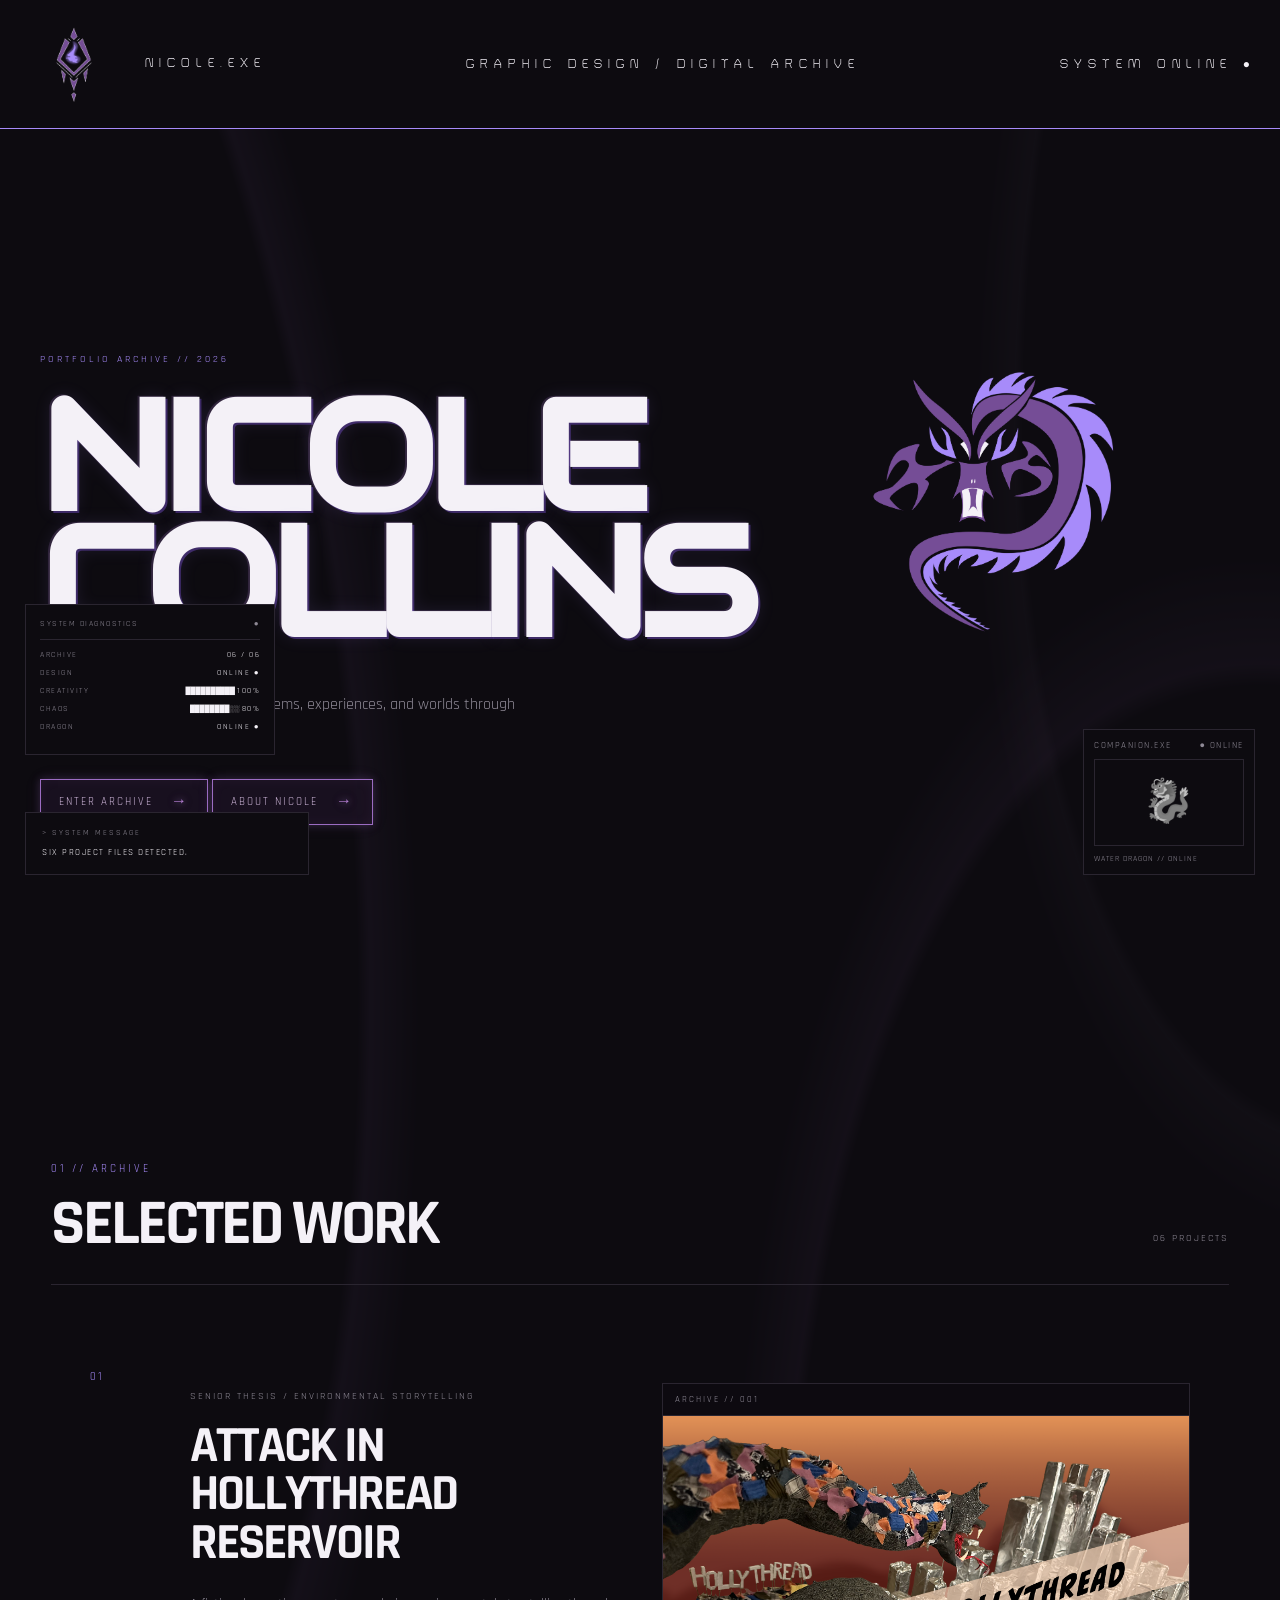
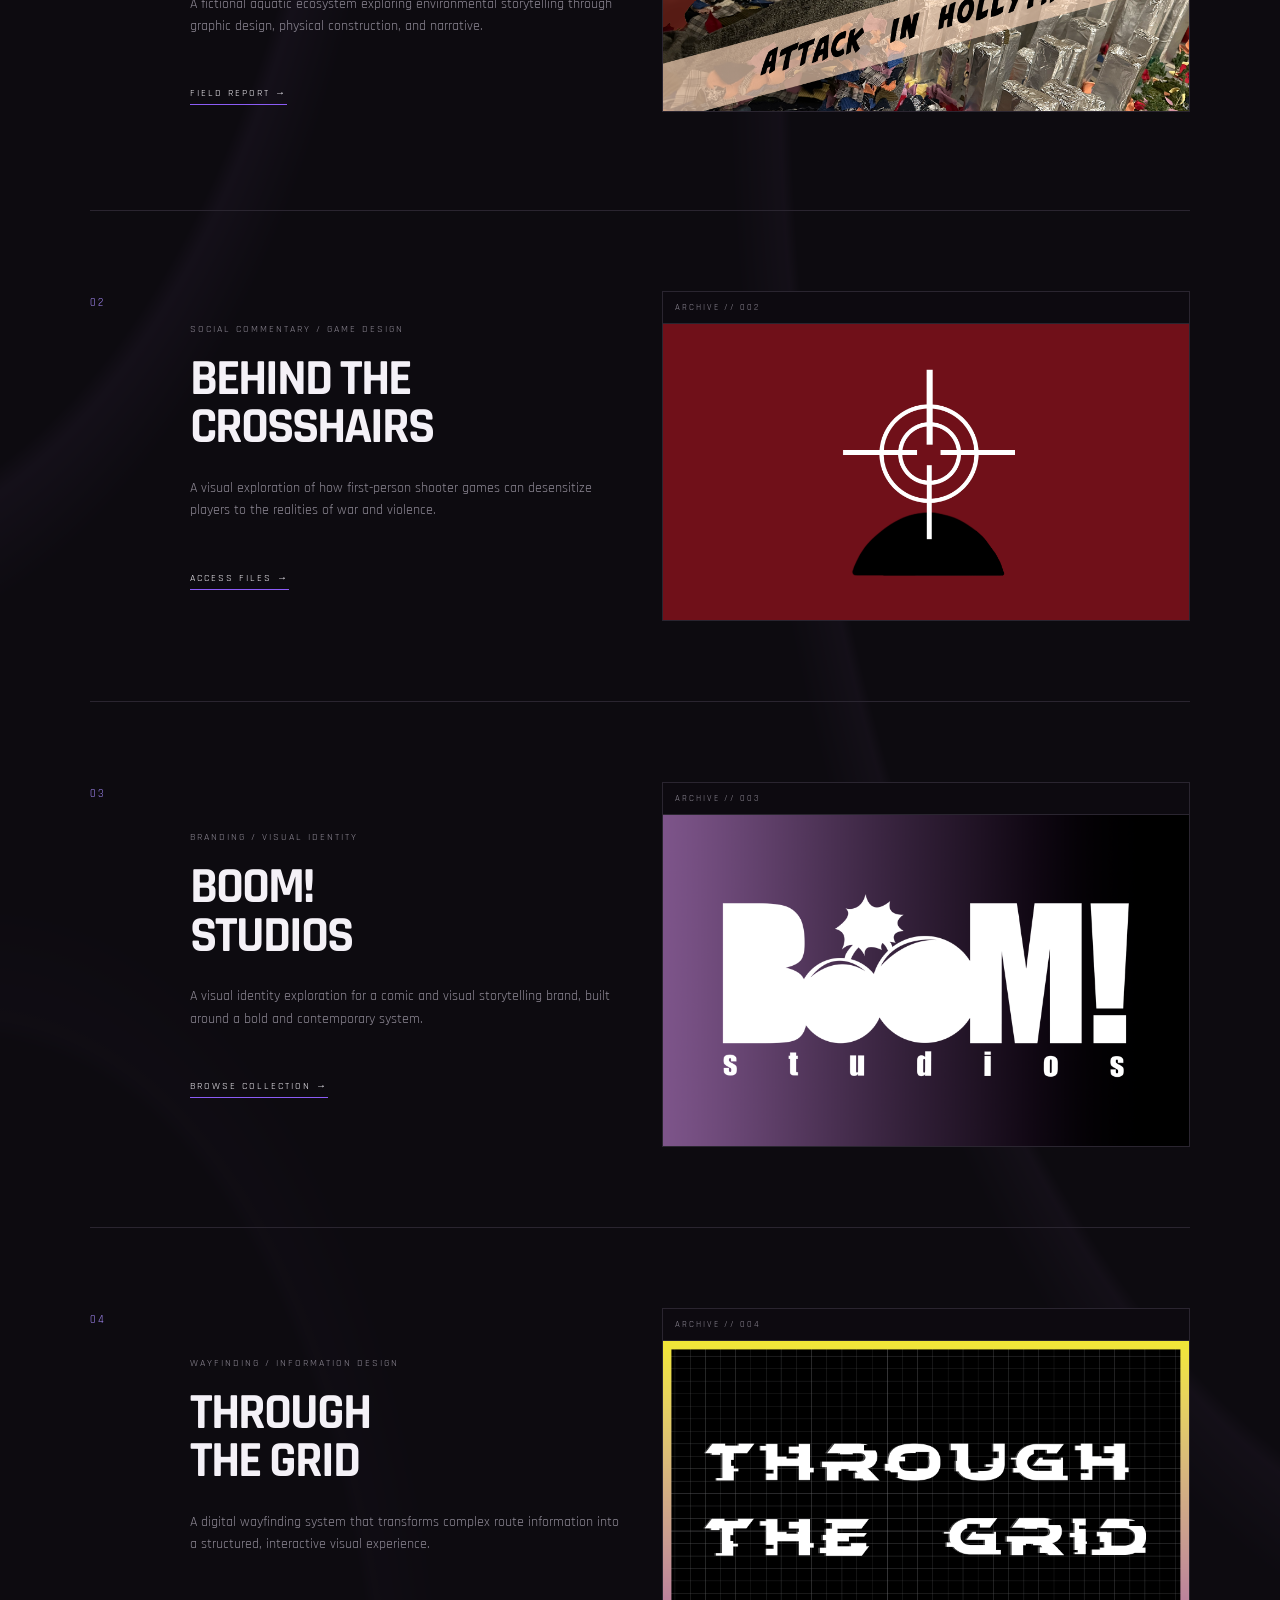
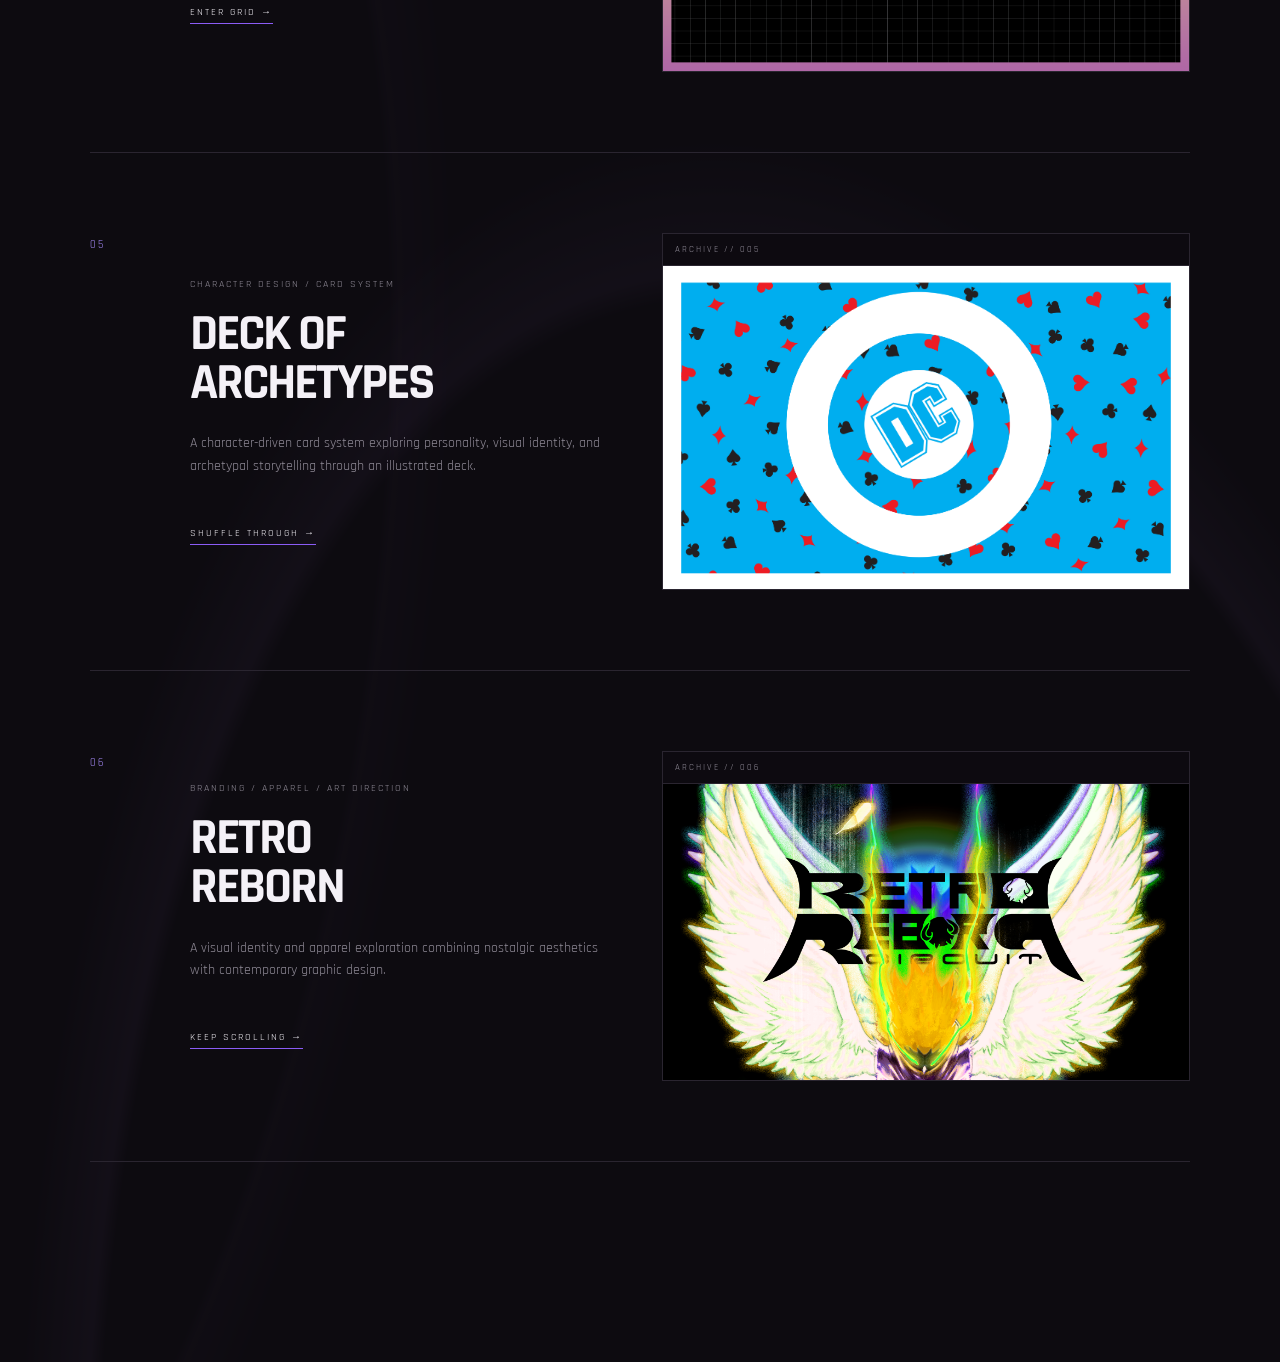
==== commit 56f0ee63: "Fix script source path to use uppercase 'JS'" ====
--- a/index.html
+++ b/index.html
@@ -102,25 +102,28 @@
             </p>
 
 
-            <div class="hero-links">
-
-                <button class="archive-entry" id="archive-toggle">
-
-                    ENTER ARCHIVE
-
-                    <span>
-                        →
-                    </span>
-
-                </button>
-
-
-                <a href="projects/about.html" class="archive-entry">
-                    ABOUT NICOLE
-                    <span>→</span>
-                </a>
-
-            </div>
+        <div class="hero-links">
+
+            <button class="archive-entry" id="archive-toggle">
+
+                ENTER ARCHIVE
+
+            <span>
+                →
+            </span>
+
+        </button>
+
+
+        <a
+                href="https://nicolecollinsgd.github.io/Portfolio//Projects/about.html"
+                class="archive-entry"
+            >
+                ABOUT NICOLE
+            <span>→</span>
+        </a>
+
+    </div>
 
         </section>
 
@@ -267,7 +270,7 @@
                     </p>
 
                     <a
-                        href="projects/hollythread.html"
+                        href="https://nicolecollinsgd.github.io/Portfolio//Projects/hollythread.html"
                         class="project-link"
                     >
                         FIELD REPORT →
@@ -319,11 +322,11 @@
                     </p>
 
                   <a
-                        href="./Projects/behind-the-crosshairs.html"
-                        class="project-link"
-                    >
-                         ACCESS FILES →
-                    </a>
+                       href="https://nicolecollinsgd.github.io/Portfolio//Projects/behind-the-crosshairs.html"
+                       class="project-link"
+                    >
+                        ACCESS FILES →
+                </a>
 
                 </div>
 
@@ -371,7 +374,7 @@
                     </p>
 
                     <a
-                        href="projects/boom-studios.html"
+                        href="https://nicolecollinsgd.github.io/Portfolio//Projects/boom-studios.html"
                         class="project-link"
                     >
                         BROWSE COLLECTION →
@@ -423,7 +426,7 @@
                     </p>
 
                     <a
-                        href="projects/t-t-g.html"
+                        href="https://nicolecollinsgd.github.io/Portfolio//Projects/t-t-g.html"
                         class="project-link"
                     >
                         ENTER GRID →
@@ -475,7 +478,7 @@
                     </p>
 
                     <a
-                        href="projects/deck.html"
+                        href="https://nicolecollinsgd.github.io/Portfolio//Projects/deck.html"
                         class="project-link"
                     >
                         SHUFFLE THROUGH →
@@ -527,7 +530,7 @@
                     </p>
 
                     <a
-                        href="projects/retro-reborn.html"
+                        href="https://nicolecollinsgd.github.io/Portfolio//Projects/retro-reborn.html"
                         class="project-link"
                     >
                         KEEP SCROLLING →
@@ -629,7 +632,7 @@
     </div>
 
 
-    <script src="js/interface.js"></script>
+    <script src="JS/interface.js"></script>
 
 </body>
 
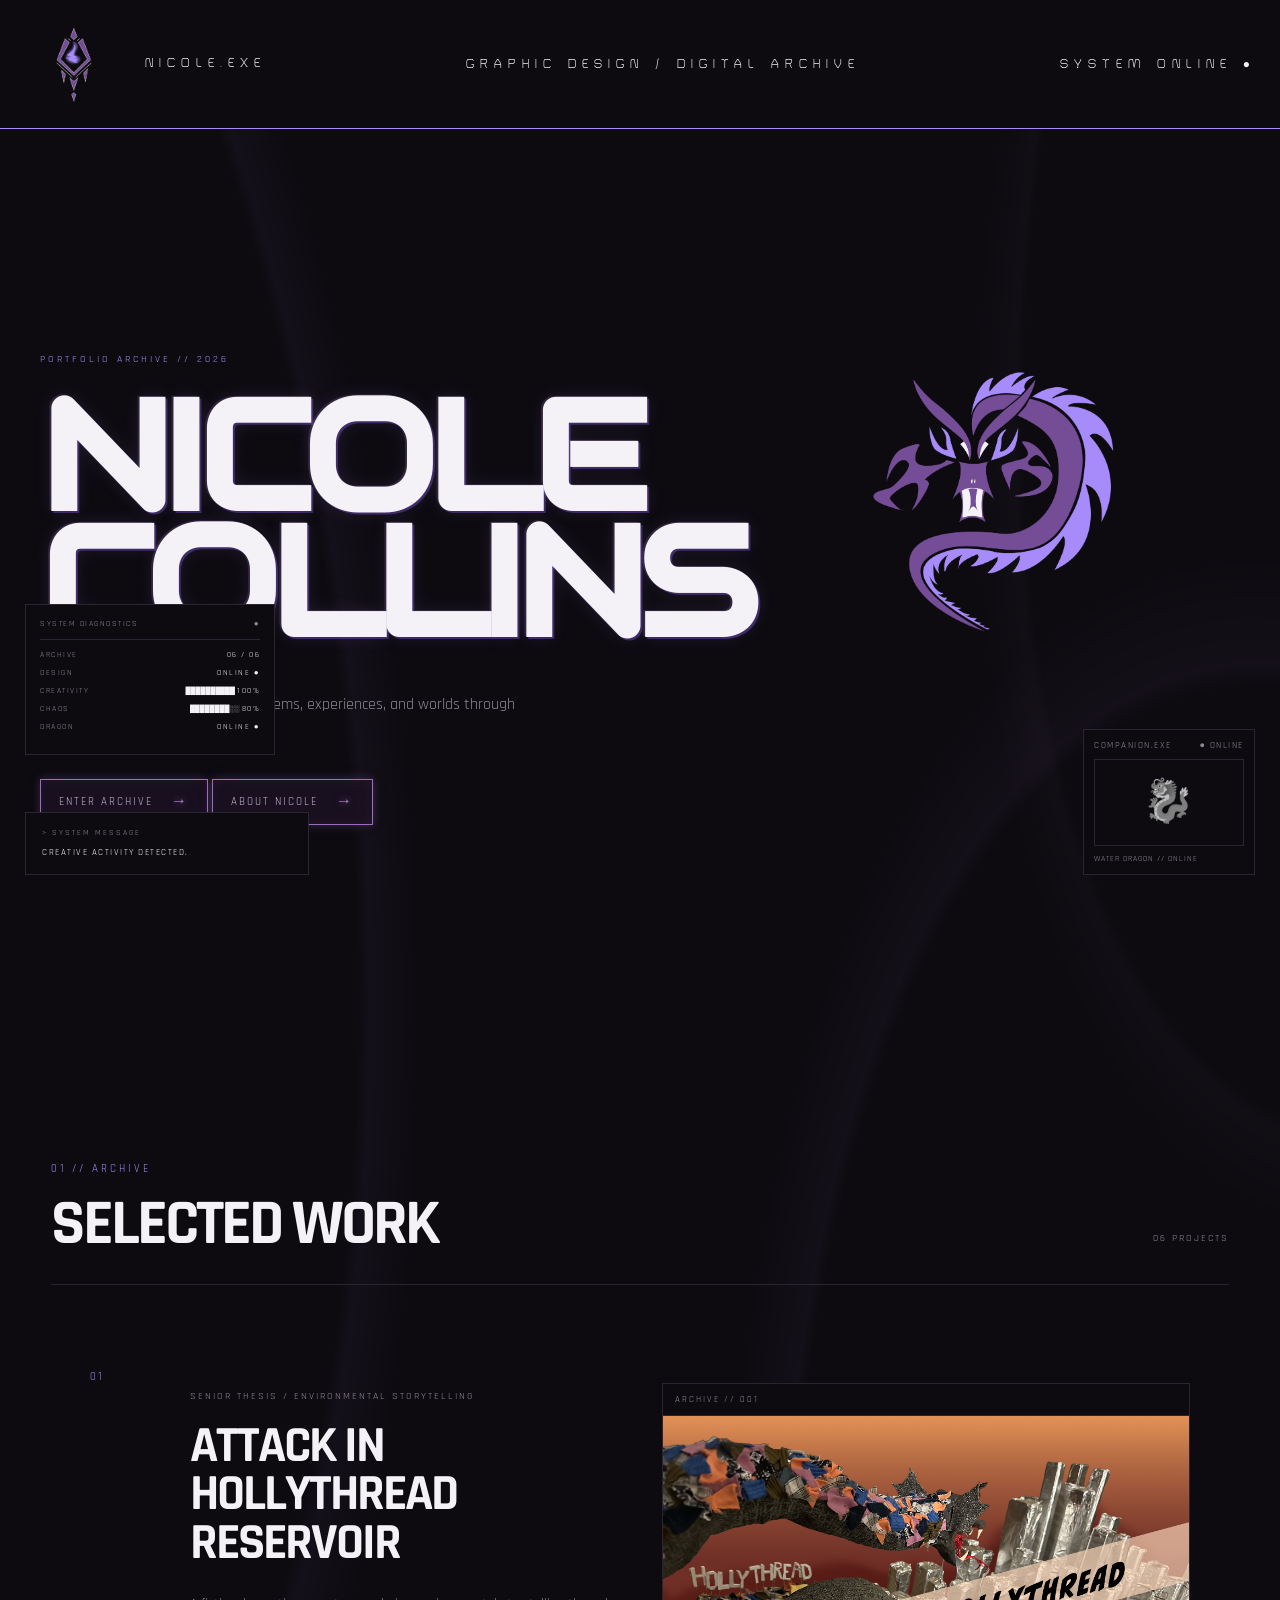
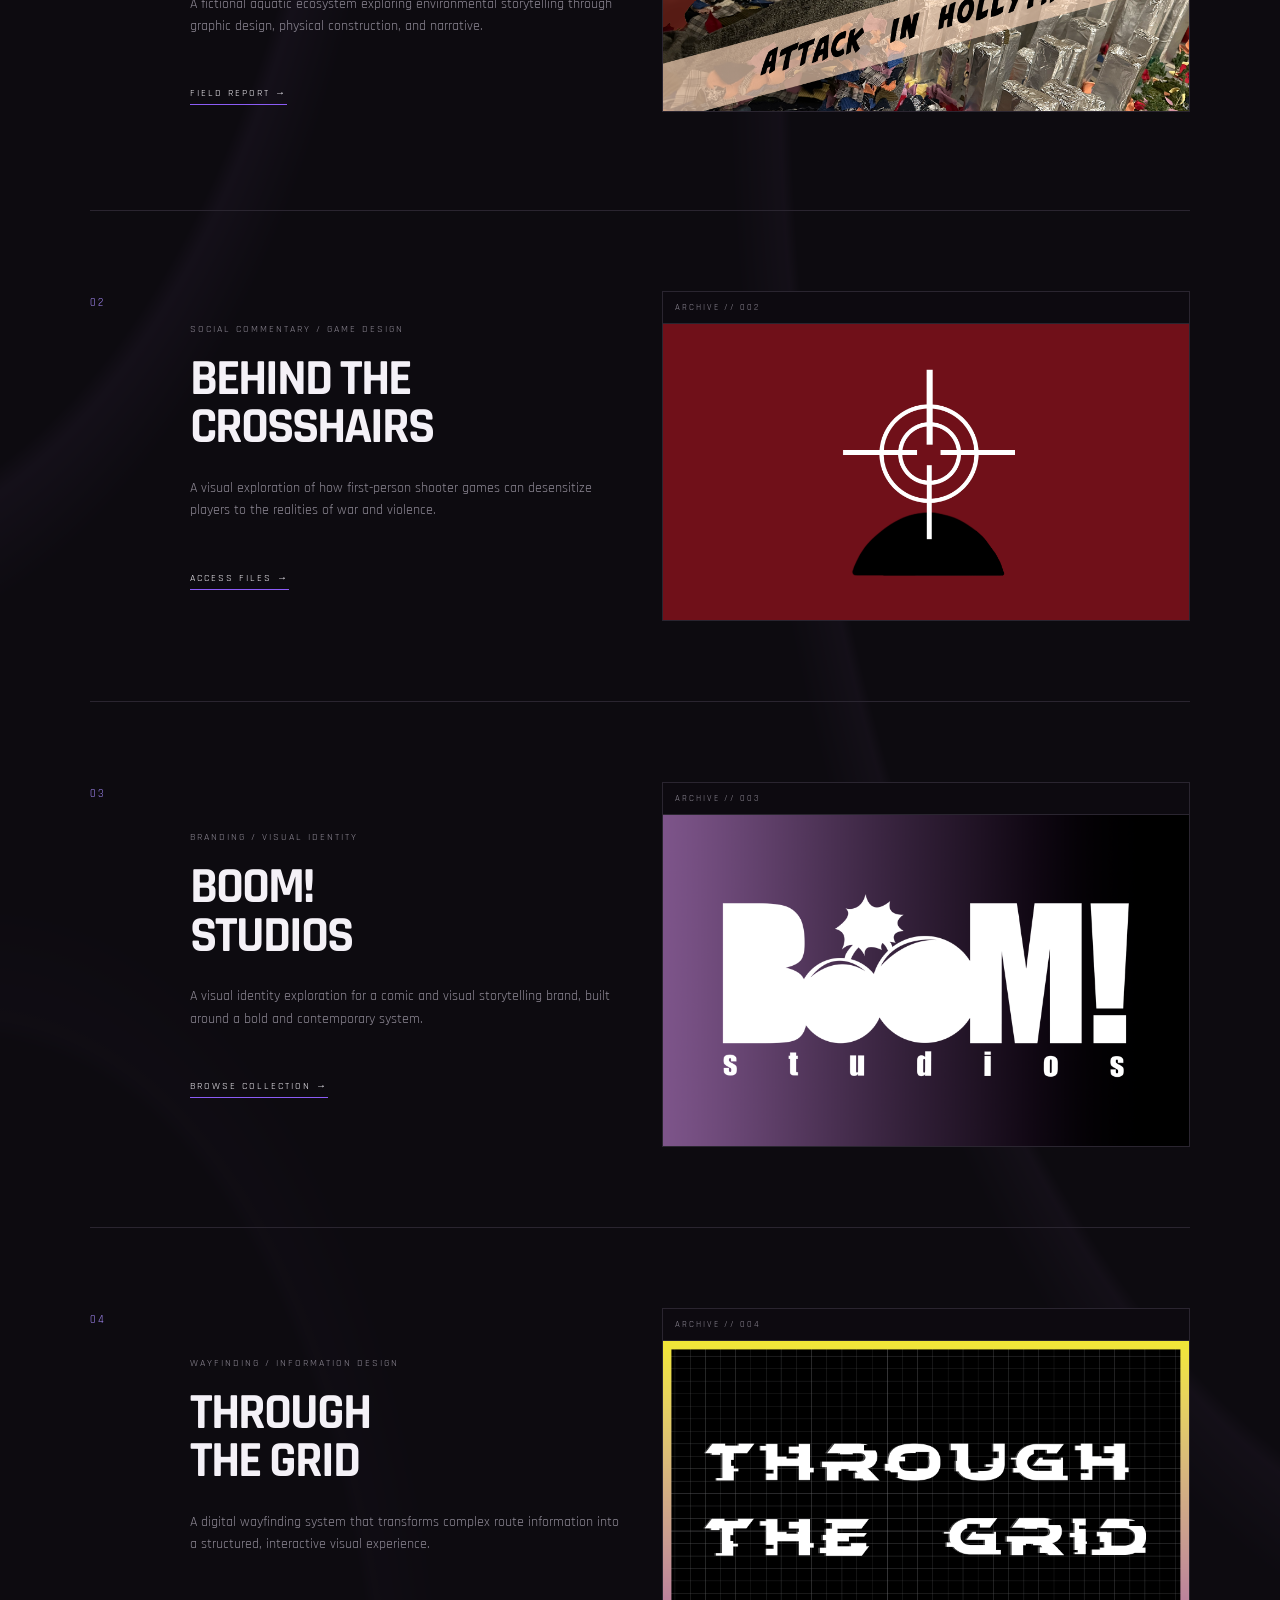
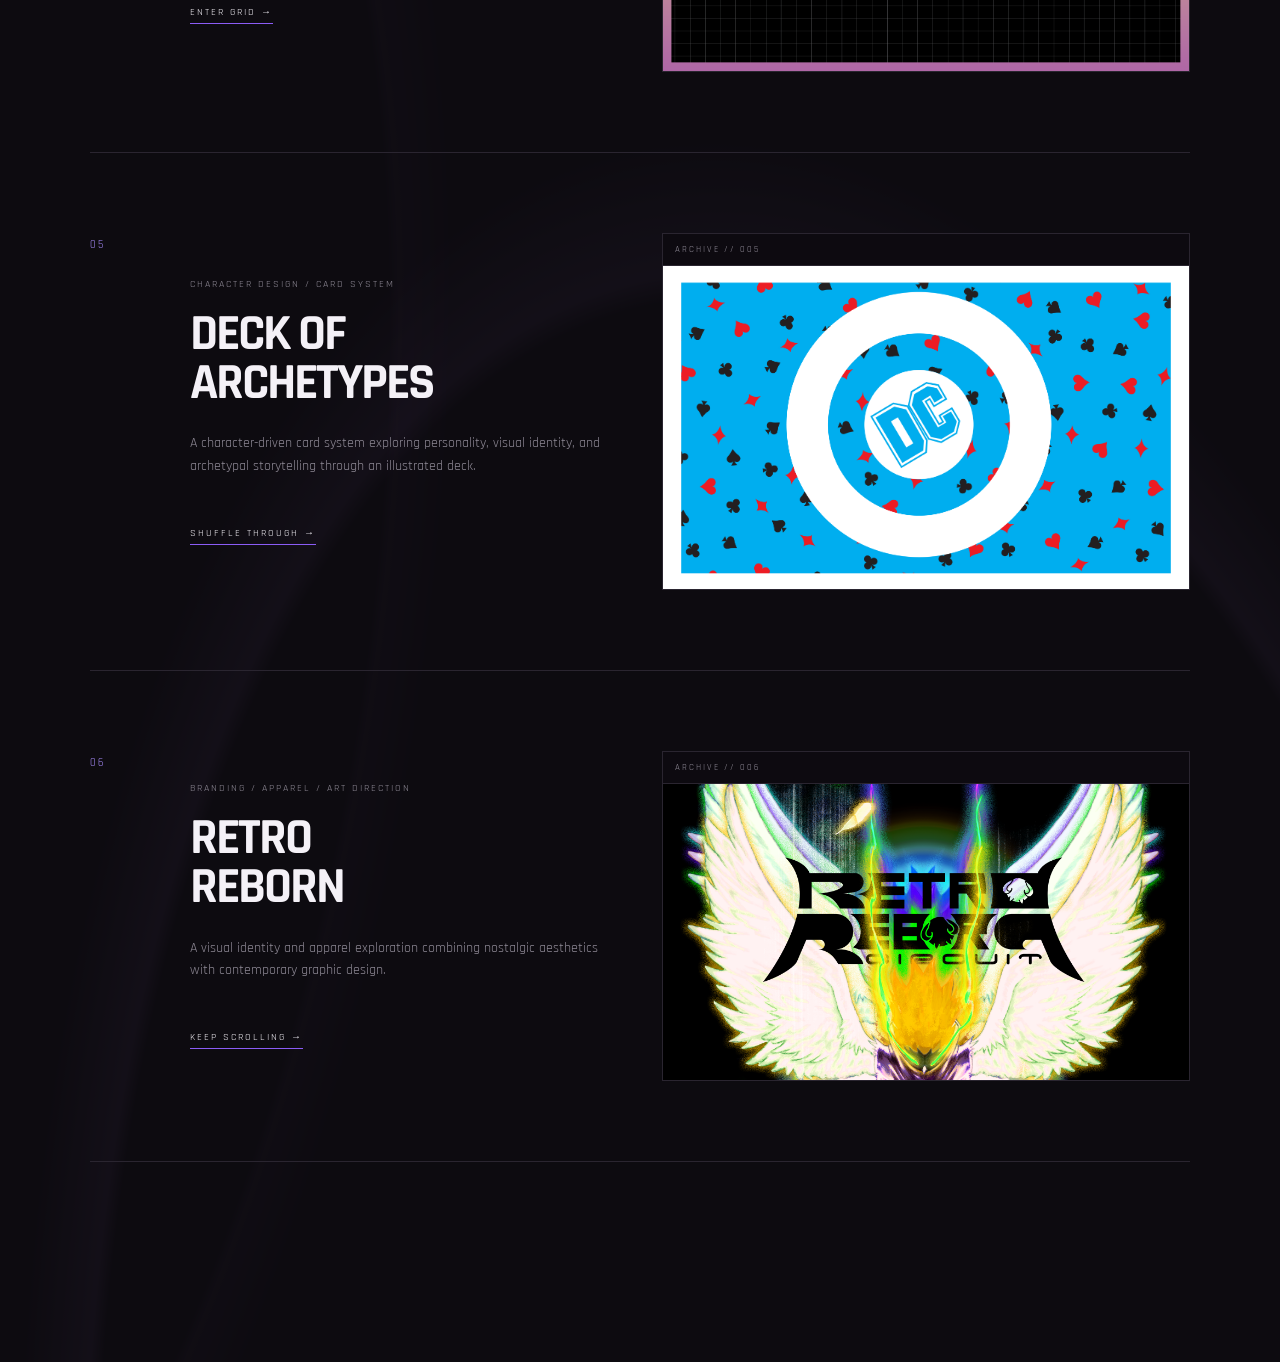
==== commit 847aca32: "Improve formatting of ABOUT NICOLE link Refactor the ABOUT NICOLE link for better formatting." ====
--- a/index.html
+++ b/index.html
@@ -115,13 +115,13 @@
         </button>
 
 
-        <a
-                href="https://nicolecollinsgd.github.io/Portfolio//Projects/about.html"
-                class="archive-entry"
-            >
-                ABOUT NICOLE
-            <span>→</span>
-        </a>
+       <a href="https://nicolecollinsgd.github.io/Portfolio//Projects/about.html" class="archive-entry">
+   
+           ABOUT NICOLE
+    
+           <span>→</span>
+
+       </a>
 
     </div>
 
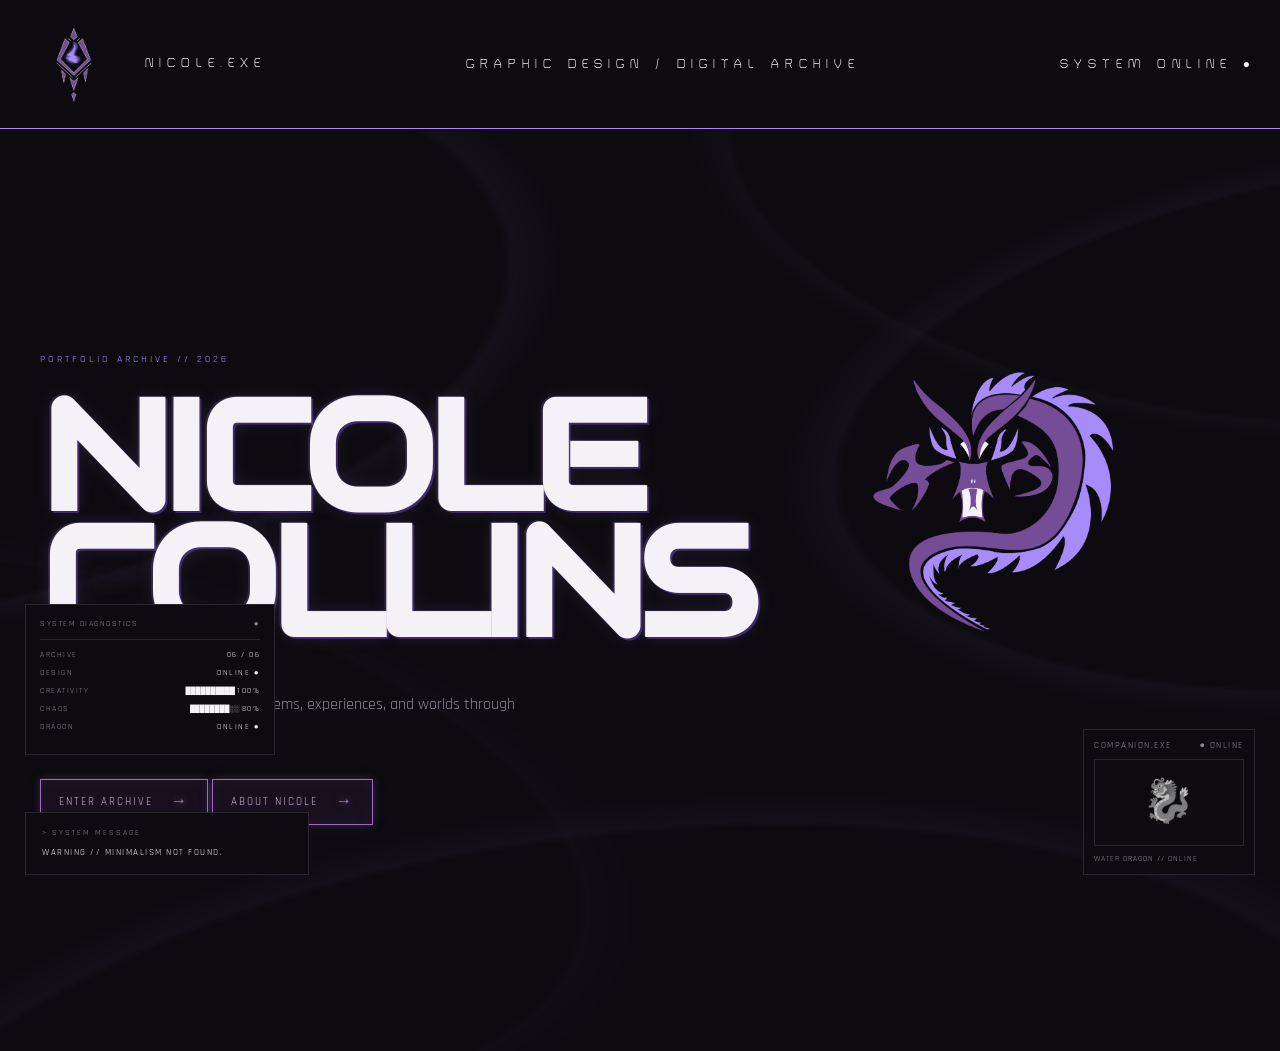
==== commit def3e418: "Update project links to absolute URLs" ====
--- a/index.html
+++ b/index.html
@@ -147,74 +147,72 @@
 
             <div class="archive-file-list">
 
-                <a href="Projects/hollythread.html">
-
-                    <span>[01]</span>
-
-                    ATTACK_IN_HOLLYTHREAD.RES
-
-                    <strong>→</strong>
-
-                </a>
-
-
-                <a href="Projects/behind-the-crosshairs.html">
-
-                    <span>[02]</span>
-
-                    BEHIND_THE_CROSSHAIRS.EXE
-
-                    <strong>→</strong>
-
-                </a>
-
-
-                <a href="projects/boom-studios.html">
-
-                    <span>[03]</span>
-
-                    BOOM_STUDIOS.SYS
-
-                    <strong>→</strong>
-
-                </a>
-
-
-                <a href="projects/t-t-g.html">
-
-                    <span>[04]</span>
-
-                    THROUGH_THE_GRID.MAP
-
-                    <strong>→</strong>
-
-                </a>
-
-
-                <a href="projects/deck.html">
-
-                    <span>[05]</span>
-
-                    DECK_OF_ARCHETYPES.CARD
-
-                    <strong>→</strong>
-
-                </a>
-
-
-                <a href="projects/retro-reborn.html">
-
-                    <span>[06]</span>
-
-                    RETRO_REBORN.SIGNAL
-
-                    <strong>→</strong>
-
-                </a>
-
-            </div>
-
-        </div>
+    <a href="https://nicolecollinsgd.github.io/Portfolio//Projects/hollythread.html">
+
+        <span>[01]</span>
+
+        ATTACK_IN_HOLLYTHREAD.RES
+
+        <strong>→</strong>
+
+    </a>
+
+
+    <a href="https://nicolecollinsgd.github.io/Portfolio//Projects/behind-the-crosshairs.html">
+
+        <span>[02]</span>
+
+        BEHIND_THE_CROSSHAIRS.EXE
+
+        <strong>→</strong>
+
+    </a>
+
+
+    <a href="https://nicolecollinsgd.github.io/Portfolio//Projects/boom-studios.html">
+
+        <span>[03]</span>
+
+        BOOM_STUDIOS.SYS
+
+        <strong>→</strong>
+
+    </a>
+
+
+    <a href="https://nicolecollinsgd.github.io/Portfolio//Projects/t-t-g.html">
+
+        <span>[04]</span>
+
+        THROUGH_THE_GRID.MAP
+
+        <strong>→</strong>
+
+    </a>
+
+
+    <a href="https://nicolecollinsgd.github.io/Portfolio//Projects/deck.html">
+
+        <span>[05]</span>
+
+        DECK_OF_ARCHETYPES.CARD
+
+        <strong>→</strong>
+
+    </a>
+
+
+    <a href="https://nicolecollinsgd.github.io/Portfolio//Projects/retro-reborn.html">
+
+        <span>[06]</span>
+
+        RETRO_REBORN.SIGNAL
+
+        <strong>→</strong>
+
+    </a>
+
+</div>
 
 
         <!-- ARCHIVE -->
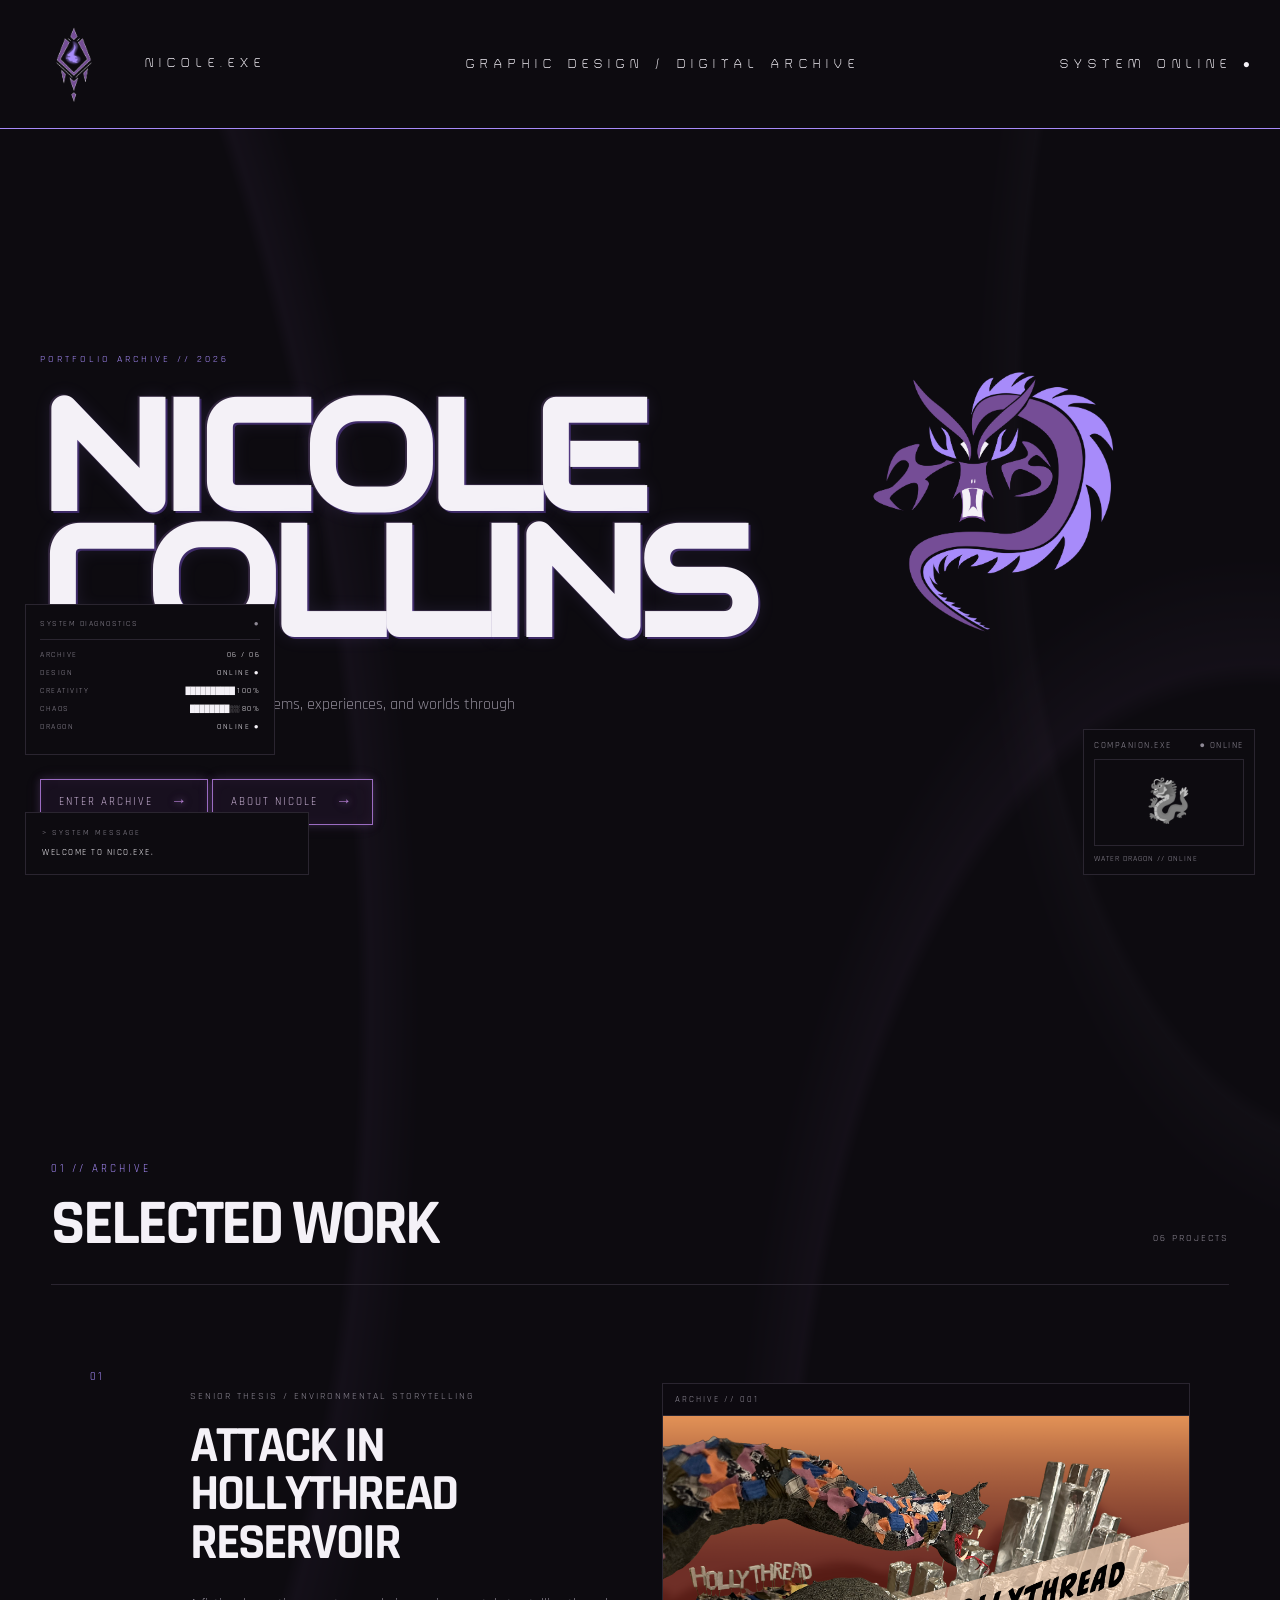
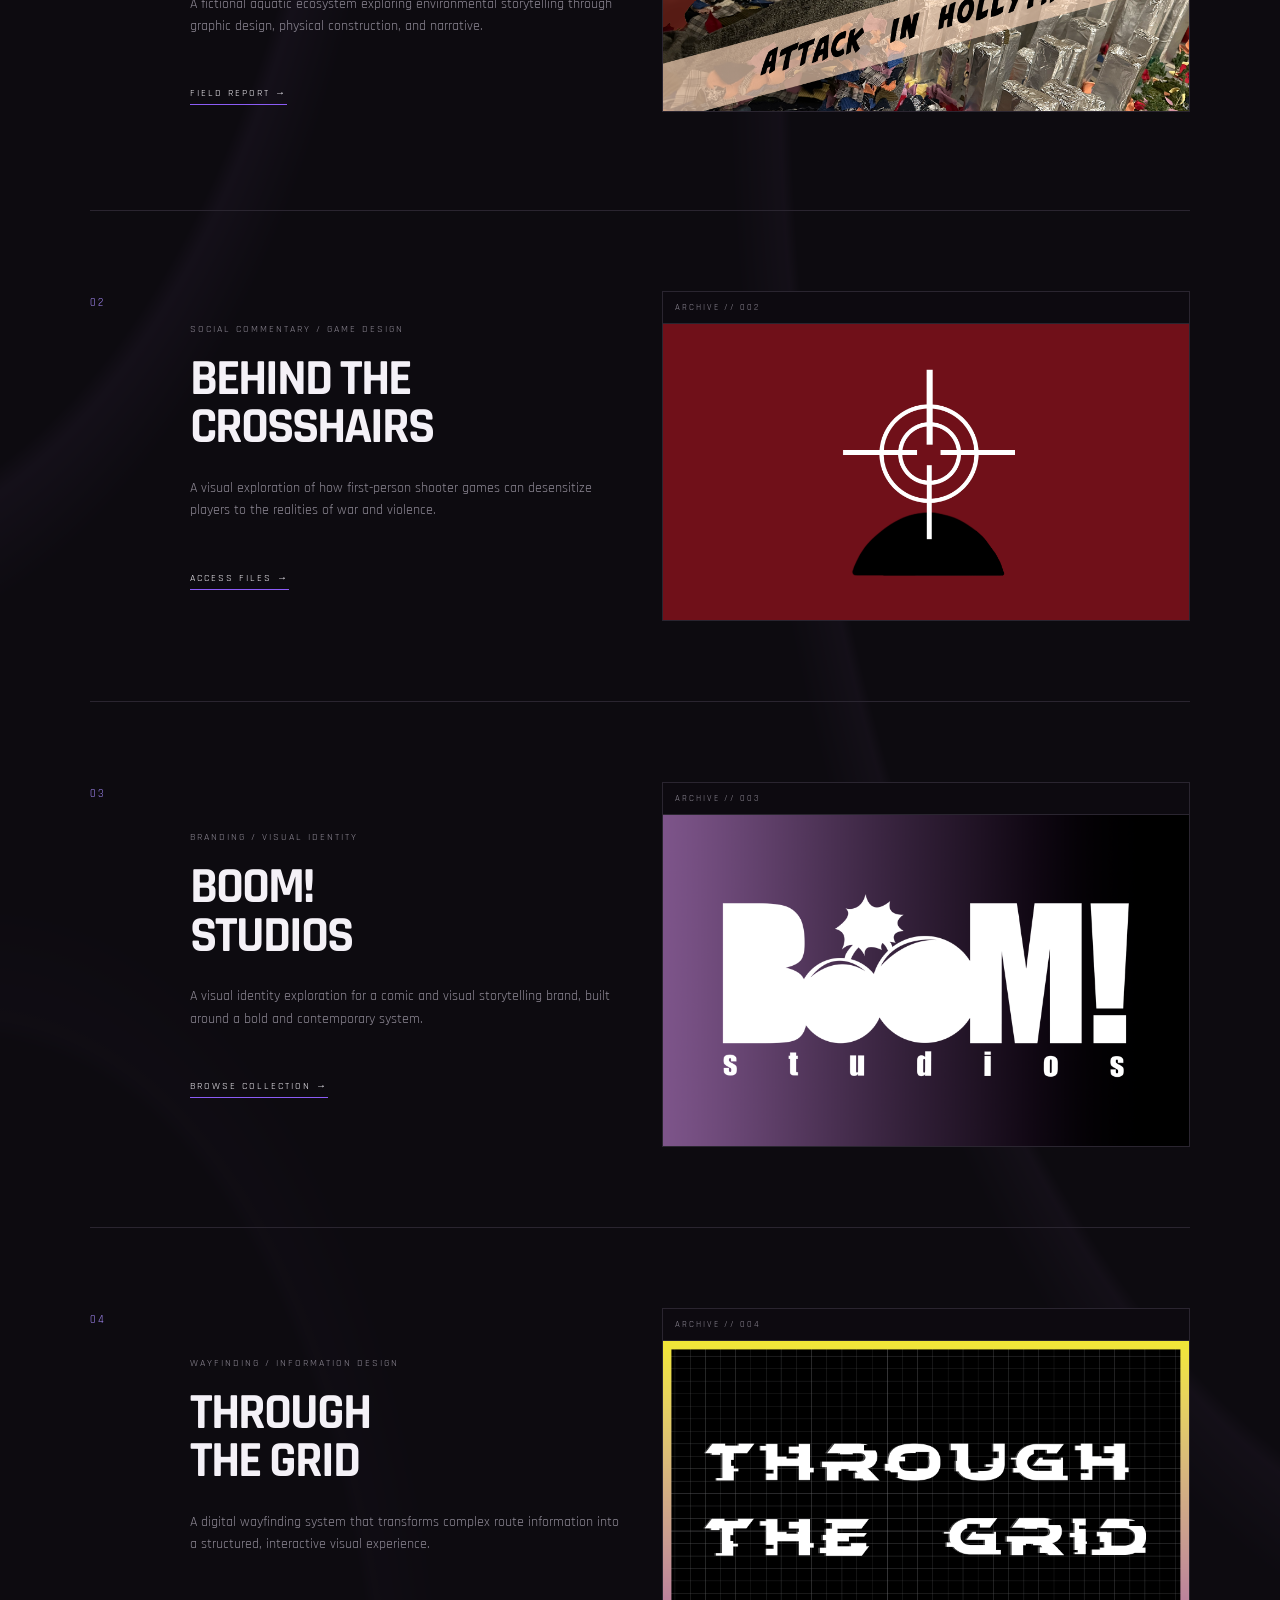
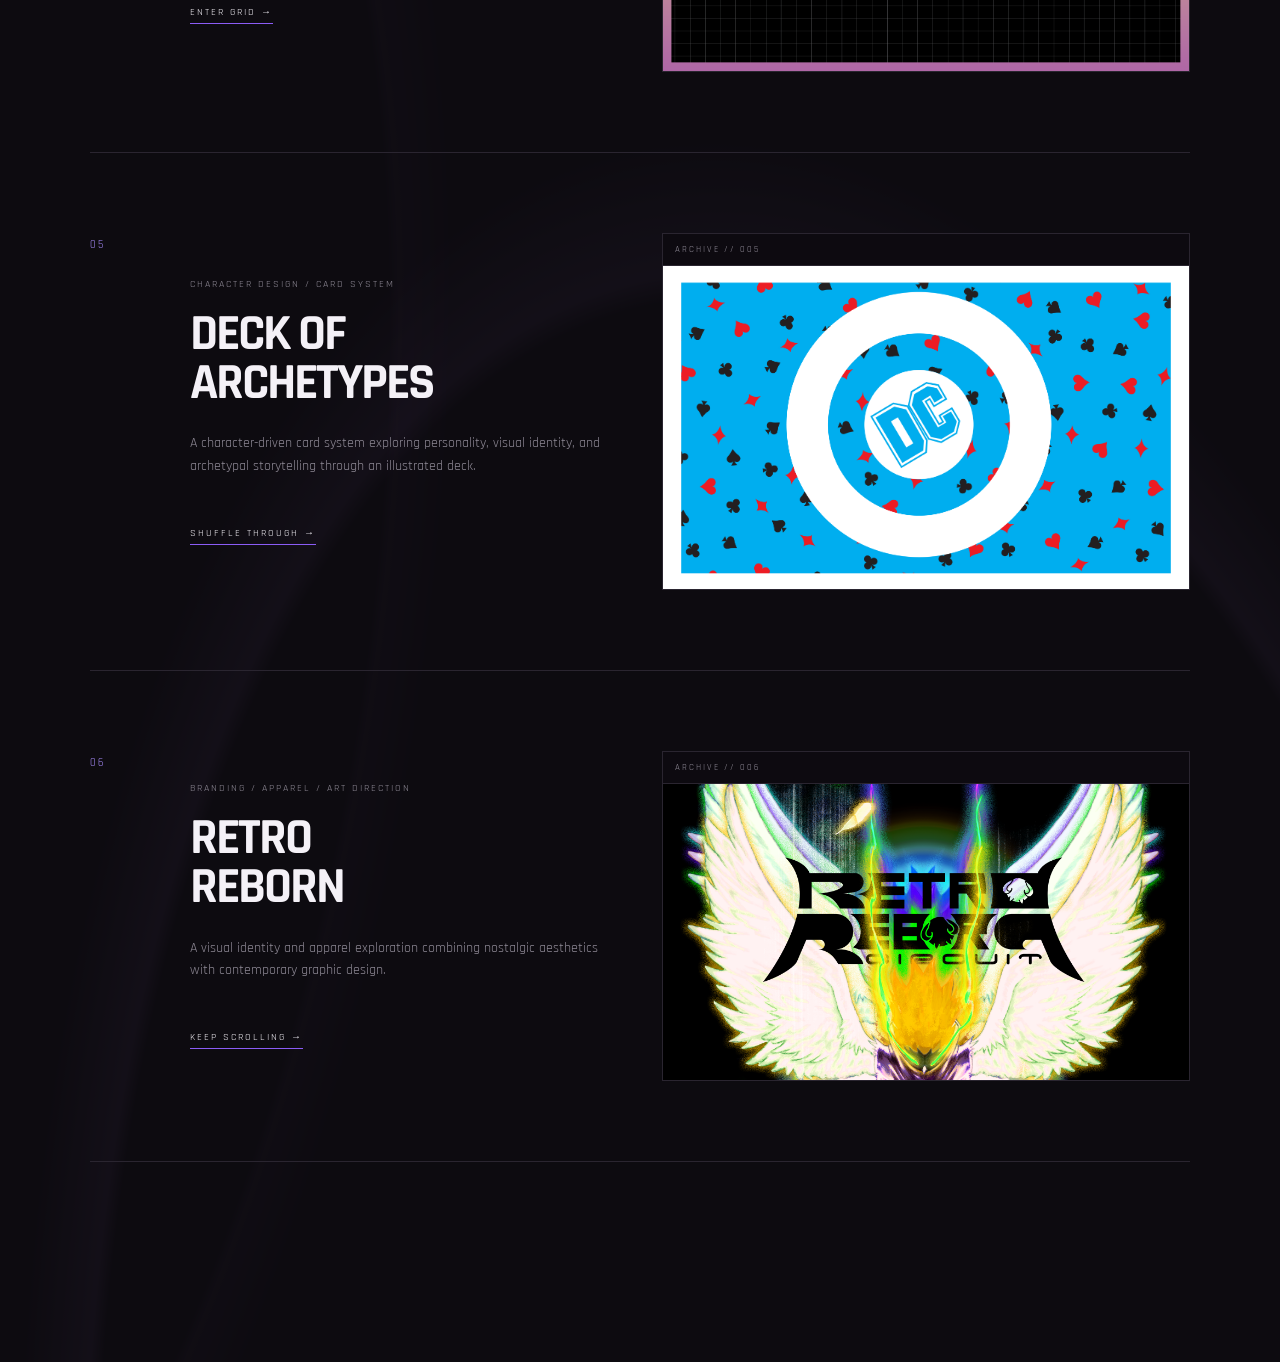
==== commit f054002d: "Refactor index.html for better readability Refactor HTML structure and improve comments for clarity." ====
--- a/index.html
+++ b/index.html
@@ -5,10 +5,13 @@
 
     <meta charset="UTF-8">
 
-    <meta name="viewport"
-          content="width=device-width, initial-scale=1.0">
+    <meta
+        name="viewport"
+        content="width=device-width, initial-scale=1.0"
+    >
 
     <title>Nicole Collins — Graphic Designer</title>
+
 
     <!-- GOOGLE FONTS -->
 
@@ -30,6 +33,7 @@
         rel="stylesheet"
     >
 
+
     <!-- MAIN STYLESHEET -->
 
     <link
@@ -39,9 +43,13 @@
 
 </head>
 
+
 <body>
 
-    <!-- SYSTEM BAR -->
+
+    <!-- =========================================
+         SYSTEM BAR
+         ========================================= -->
 
     <header class="system-bar">
 
@@ -57,34 +65,50 @@
 
         </div>
 
+
         <div class="system-center">
+
             GRAPHIC DESIGN / DIGITAL ARCHIVE
+
         </div>
 
+
         <div class="system-right">
+
             SYSTEM ONLINE ●
+
         </div>
 
     </header>
 
 
-    <!-- HERO -->
+
+    <!-- =========================================
+         HERO
+         ========================================= -->
 
     <main class="home-page">
 
         <section class="home-hero">
 
+
             <div class="hero-status">
+
                 PORTFOLIO ARCHIVE // 2026
+
             </div>
 
 
+
             <div class="name-lockup">
 
                 <h1>
+
                     NICOLE<br>
                     COLLINS
+
                 </h1>
+
 
                 <img
                     src="drag-site.png"
@@ -95,481 +119,748 @@
             </div>
 
 
+
             <p class="hero-description">
+
                 Graphic designer creating visual systems,
                 experiences, and worlds through bold
                 storytelling.
+
             </p>
 
 
-        <div class="hero-links">
-
-            <button class="archive-entry" id="archive-toggle">
-
-                ENTER ARCHIVE
-
-            <span>
-                →
-            </span>
-
-        </button>
-
-
-       <a href="https://nicolecollinsgd.github.io/Portfolio//Projects/about.html" class="archive-entry">
-   
-           ABOUT NICOLE
-    
-           <span>→</span>
-
-       </a>
-
-    </div>
+
+            <div class="hero-links">
+
+
+                <button
+                    class="archive-entry"
+                    id="archive-toggle"
+                >
+
+                    ENTER ARCHIVE
+
+                    <span>
+                        →
+                    </span>
+
+                </button>
+
+
+
+                <!-- ABOUT -->
+
+                <a
+                    href="https://nicolecollinsgd.github.io/Portfolio//Projects/about.html"
+                    class="archive-entry"
+                >
+
+                    ABOUT NICOLE
+
+                    <span>
+                        →
+                    </span>
+
+                </a>
+
+
+            </div>
 
         </section>
 
 
-        <!-- ARCHIVE FILE MENU -->
-
-        <div class="archive-menu" id="archive-menu">
+
+        <!-- =========================================
+             ARCHIVE FILE MENU
+             ========================================= -->
+
+        <div
+            class="archive-menu"
+            id="archive-menu"
+        >
+
 
             <div class="archive-menu-header">
 
                 <span>
+
                     NICOLE.EXE / ARCHIVE
+
                 </span>
 
+
                 <span>
+
                     06 FILES FOUND
+
                 </span>
 
             </div>
 
 
+
             <div class="archive-file-list">
 
-    <a href="https://nicolecollinsgd.github.io/Portfolio//Projects/hollythread.html">
-
-        <span>[01]</span>
-
-        ATTACK_IN_HOLLYTHREAD.RES
-
-        <strong>→</strong>
-
-    </a>
-
-
-    <a href="https://nicolecollinsgd.github.io/Portfolio//Projects/behind-the-crosshairs.html">
-
-        <span>[02]</span>
-
-        BEHIND_THE_CROSSHAIRS.EXE
-
-        <strong>→</strong>
-
-    </a>
-
-
-    <a href="https://nicolecollinsgd.github.io/Portfolio//Projects/boom-studios.html">
-
-        <span>[03]</span>
-
-        BOOM_STUDIOS.SYS
-
-        <strong>→</strong>
-
-    </a>
-
-
-    <a href="https://nicolecollinsgd.github.io/Portfolio//Projects/t-t-g.html">
-
-        <span>[04]</span>
-
-        THROUGH_THE_GRID.MAP
-
-        <strong>→</strong>
-
-    </a>
-
-
-    <a href="https://nicolecollinsgd.github.io/Portfolio//Projects/deck.html">
-
-        <span>[05]</span>
-
-        DECK_OF_ARCHETYPES.CARD
-
-        <strong>→</strong>
-
-    </a>
-
-
-    <a href="https://nicolecollinsgd.github.io/Portfolio//Projects/retro-reborn.html">
-
-        <span>[06]</span>
-
-        RETRO_REBORN.SIGNAL
-
-        <strong>→</strong>
-
-    </a>
-
-</div>
-
-
-        <!-- ARCHIVE -->
-
-        <section id="archive" class="archive">
+
+                <!-- PROJECT 01 -->
+
+                <a href="https://nicolecollinsgd.github.io/Portfolio//Projects/hollythread.html">
+
+                    <span>
+                        [01]
+                    </span>
+
+                    ATTACK_IN_HOLLYTHREAD.RES
+
+                    <strong>
+                        →
+                    </strong>
+
+                </a>
+
+
+
+                <!-- PROJECT 02 -->
+
+                <a href="https://nicolecollinsgd.github.io/Portfolio//Projects/behind-the-crosshairs.html">
+
+                    <span>
+                        [02]
+                    </span>
+
+                    BEHIND_THE_CROSSHAIRS.EXE
+
+                    <strong>
+                        →
+                    </strong>
+
+                </a>
+
+
+
+                <!-- PROJECT 03 -->
+
+                <a href="https://nicolecollinsgd.github.io/Portfolio//Projects/boom-studios.html">
+
+                    <span>
+                        [03]
+                    </span>
+
+                    BOOM_STUDIOS.SYS
+
+                    <strong>
+                        →
+                    </strong>
+
+                </a>
+
+
+
+                <!-- PROJECT 04 -->
+
+                <a href="https://nicolecollinsgd.github.io/Portfolio//Projects/t-t-g.html">
+
+                    <span>
+                        [04]
+                    </span>
+
+                    THROUGH_THE_GRID.MAP
+
+                    <strong>
+                        →
+                    </strong>
+
+                </a>
+
+
+
+                <!-- PROJECT 05 -->
+
+                <a href="https://nicolecollinsgd.github.io/Portfolio//Projects/deck.html">
+
+                    <span>
+                        [05]
+                    </span>
+
+                    DECK_OF_ARCHETYPES.CARD
+
+                    <strong>
+                        →
+                    </strong>
+
+                </a>
+
+
+
+                <!-- PROJECT 06 -->
+
+                <a href="https://nicolecollinsgd.github.io/Portfolio//Projects/retro-reborn.html">
+
+                    <span>
+                        [06]
+                    </span>
+
+                    RETRO_REBORN.SIGNAL
+
+                    <strong>
+                        →
+                    </strong>
+
+                </a>
+
+
+            </div>
+
+        </div>
+
+
+
+        <!-- =========================================
+             ARCHIVE
+             ========================================= -->
+
+        <section
+            id="archive"
+            class="archive"
+        >
+
 
             <div class="archive-header">
 
+
                 <div>
 
                     <p class="section-number">
+
                         01 // ARCHIVE
-                    </p>
+
+                    </p>
+
 
                     <h2>
+
                         SELECTED WORK
+
                     </h2>
 
                 </div>
 
+
                 <p class="archive-count">
+
                     06 PROJECTS
+
                 </p>
 
+
             </div>
 
 
-            <!-- HOLLYTHREAD -->
+
+            <!-- =====================================
+                 PROJECT 01 — HOLLYTHREAD
+                 ===================================== -->
 
             <article class="project-card">
 
+
                 <div class="project-number">
+
                     01
-                </div>
+
+                </div>
+
 
 
                 <div class="project-info">
 
+
                     <p class="project-type">
+
                         SENIOR THESIS / ENVIRONMENTAL STORYTELLING
-                    </p>
+
+                    </p>
+
 
                     <h3>
+
                         ATTACK IN<br>
                         HOLLYTHREAD<br>
                         RESERVOIR
+
                     </h3>
 
+
                     <p class="project-description">
+
                         A fictional aquatic ecosystem exploring
                         environmental storytelling through graphic
                         design, physical construction, and narrative.
-                    </p>
+
+                    </p>
+
 
                     <a
                         href="https://nicolecollinsgd.github.io/Portfolio//Projects/hollythread.html"
                         class="project-link"
                     >
+
                         FIELD REPORT →
+
                     </a>
 
-                </div>
+
+                </div>
+
 
 
                 <div class="project-preview">
 
+
                     <div class="preview-label">
+
                         ARCHIVE // 001
+
                     </div>
+
 
                     <img
                         src="AIT.png"
                         alt="Attack in Hollythread Reservoir"
                     >
 
-                </div>
+
+                </div>
+
 
             </article>
 
 
-            <!-- PROJECT 02 -->
+
+            <!-- =====================================
+                 PROJECT 02 — BEHIND THE CROSSHAIRS
+                 ===================================== -->
 
             <article class="project-card">
 
+
                 <div class="project-number">
+
                     02
-                </div>
+
+                </div>
+
 
 
                 <div class="project-info">
 
+
                     <p class="project-type">
+
                         SOCIAL COMMENTARY / GAME DESIGN
-                    </p>
+
+                    </p>
+
 
                     <h3>
+
                         BEHIND THE<br>
                         CROSSHAIRS
+
                     </h3>
 
+
                     <p class="project-description">
+
                         A visual exploration of how first-person
                         shooter games can desensitize players to
                         the realities of war and violence.
-                    </p>
-
-                  <a
-                       href="https://nicolecollinsgd.github.io/Portfolio//Projects/behind-the-crosshairs.html"
-                       class="project-link"
-                    >
+
+                    </p>
+
+
+                    <a
+                        href="https://nicolecollinsgd.github.io/Portfolio//Projects/behind-the-crosshairs.html"
+                        class="project-link"
+                    >
+
                         ACCESS FILES →
-                </a>
-
-                </div>
+
+                    </a>
+
+
+                </div>
+
 
 
                 <div class="project-preview">
 
+
                     <div class="preview-label">
+
                         ARCHIVE // 002
+
                     </div>
+
 
                     <img
                         src="BTC.png"
                         alt="Behind the Crosshairs"
                     >
 
-                </div>
+
+                </div>
+
 
             </article>
 
 
-            <!-- PROJECT 03 -->
+
+            <!-- =====================================
+                 PROJECT 03 — BOOM STUDIOS
+                 ===================================== -->
 
             <article class="project-card">
 
+
                 <div class="project-number">
+
                     03
-                </div>
+
+                </div>
+
 
 
                 <div class="project-info">
 
+
                     <p class="project-type">
+
                         BRANDING / VISUAL IDENTITY
-                    </p>
+
+                    </p>
+
 
                     <h3>
+
                         BOOM!<br>
                         STUDIOS
+
                     </h3>
 
+
                     <p class="project-description">
+
                         A visual identity exploration for a
                         comic and visual storytelling brand,
                         built around a bold and contemporary system.
-                    </p>
+
+                    </p>
+
 
                     <a
                         href="https://nicolecollinsgd.github.io/Portfolio//Projects/boom-studios.html"
                         class="project-link"
                     >
+
                         BROWSE COLLECTION →
+
                     </a>
 
-                </div>
+
+                </div>
+
 
 
                 <div class="project-preview">
 
+
                     <div class="preview-label">
+
                         ARCHIVE // 003
+
                     </div>
+
 
                     <img
                         src="BS.png"
                         alt="BOOM! Studios rebrand"
                     >
 
-                </div>
+
+                </div>
+
 
             </article>
 
 
-            <!-- PROJECT 04 -->
+
+            <!-- =====================================
+                 PROJECT 04 — THROUGH THE GRID
+                 ===================================== -->
 
             <article class="project-card">
 
+
                 <div class="project-number">
+
                     04
-                </div>
+
+                </div>
+
 
 
                 <div class="project-info">
 
+
                     <p class="project-type">
+
                         WAYFINDING / INFORMATION DESIGN
-                    </p>
+
+                    </p>
+
 
                     <h3>
+
                         THROUGH<br>
                         THE GRID
+
                     </h3>
 
+
                     <p class="project-description">
+
                         A digital wayfinding system that transforms
                         complex route information into a structured,
                         interactive visual experience.
-                    </p>
+
+                    </p>
+
 
                     <a
                         href="https://nicolecollinsgd.github.io/Portfolio//Projects/t-t-g.html"
                         class="project-link"
                     >
+
                         ENTER GRID →
+
                     </a>
 
-                </div>
+
+                </div>
+
 
 
                 <div class="project-preview">
 
+
                     <div class="preview-label">
+
                         ARCHIVE // 004
+
                     </div>
+
 
                     <img
                         src="TTG.png"
                         alt="Through the Grid wayfinding project"
                     >
 
-                </div>
+
+                </div>
+
 
             </article>
 
 
-            <!-- PROJECT 05 -->
+
+            <!-- =====================================
+                 PROJECT 05 — DECK OF ARCHETYPES
+                 ===================================== -->
 
             <article class="project-card">
 
+
                 <div class="project-number">
+
                     05
-                </div>
+
+                </div>
+
 
 
                 <div class="project-info">
 
+
                     <p class="project-type">
+
                         CHARACTER DESIGN / CARD SYSTEM
-                    </p>
+
+                    </p>
+
 
                     <h3>
+
                         DECK OF<br>
                         ARCHETYPES
+
                     </h3>
 
+
                     <p class="project-description">
+
                         A character-driven card system exploring
                         personality, visual identity, and archetypal
                         storytelling through an illustrated deck.
-                    </p>
+
+                    </p>
+
 
                     <a
                         href="https://nicolecollinsgd.github.io/Portfolio//Projects/deck.html"
                         class="project-link"
                     >
+
                         SHUFFLE THROUGH →
+
                     </a>
 
-                </div>
+
+                </div>
+
 
 
                 <div class="project-preview">
 
+
                     <div class="preview-label">
+
                         ARCHIVE // 005
+
                     </div>
+
 
                     <img
                         src="DC.png"
                         alt="Deck of Archetypes"
                     >
 
-                </div>
+
+                </div>
+
 
             </article>
 
 
-            <!-- PROJECT 06 -->
+
+            <!-- =====================================
+                 PROJECT 06 — RETRO REBORN
+                 ===================================== -->
 
             <article class="project-card">
 
+
                 <div class="project-number">
+
                     06
-                </div>
+
+                </div>
+
 
 
                 <div class="project-info">
 
+
                     <p class="project-type">
+
                         BRANDING / APPAREL / ART DIRECTION
-                    </p>
+
+                    </p>
+
 
                     <h3>
+
                         RETRO<br>
                         REBORN
+
                     </h3>
 
+
                     <p class="project-description">
+
                         A visual identity and apparel exploration
                         combining nostalgic aesthetics with
                         contemporary graphic design.
-                    </p>
+
+                    </p>
+
 
                     <a
                         href="https://nicolecollinsgd.github.io/Portfolio//Projects/retro-reborn.html"
                         class="project-link"
                     >
+
                         KEEP SCROLLING →
+
                     </a>
 
-                </div>
+
+                </div>
+
 
 
                 <div class="project-preview">
 
+
                     <div class="preview-label">
+
                         ARCHIVE // 006
+
                     </div>
+
 
                     <img
                         src="rr.png"
                         alt="Retro Reborn"
                     >
 
-                </div>
+
+                </div>
+
 
             </article>
 
+
         </section>
 
     </main>
 
 
-    <!-- SYSTEM DIAGNOSTICS -->
+
+    <!-- =========================================
+         SYSTEM DIAGNOSTICS
+         ========================================= -->
 
     <div class="system-diagnostics">
 
+
         <div class="diagnostics-header">
+
             SYSTEM DIAGNOSTICS
-            <span>●</span>
+
+            <span>
+                ●
+            </span>
+
         </div>
 
 
+
         <div class="diagnostic-row">
 
-            <span>ARCHIVE</span>
+            <span>
+                ARCHIVE
+            </span>
 
             <span>
                 06 / 06
@@ -578,9 +869,12 @@
         </div>
 
 
+
         <div class="diagnostic-row">
 
-            <span>DESIGN</span>
+            <span>
+                DESIGN
+            </span>
 
             <span>
                 ONLINE ●
@@ -589,37 +883,52 @@
         </div>
 
 
+
         <div class="diagnostic-row">
 
-            <span>CREATIVITY</span>
-
-            <span>
+            <span>
+                CREATIVITY
+            </span>
+
+            <span>
+
                 <span class="diagnostic-bar">
                     ██████████
                 </span>
+
                 100%
+
             </span>
 
         </div>
 
 
+
         <div class="diagnostic-row">
 
-            <span>CHAOS</span>
-
-            <span>
+            <span>
+                CHAOS
+            </span>
+
+            <span>
+
                 <span class="diagnostic-bar">
                     ████████░░
                 </span>
+
                 80%
+
             </span>
 
         </div>
 
 
+
         <div class="diagnostic-row">
 
-            <span>DRAGON</span>
+            <span>
+                DRAGON
+            </span>
 
             <span>
                 ONLINE ●
@@ -627,11 +936,18 @@
 
         </div>
 
+
     </div>
 
 
+
+    <!-- =========================================
+         INTERFACE JAVASCRIPT
+         ========================================= -->
+
     <script src="JS/interface.js"></script>
 
+
 </body>
 
 </html>
